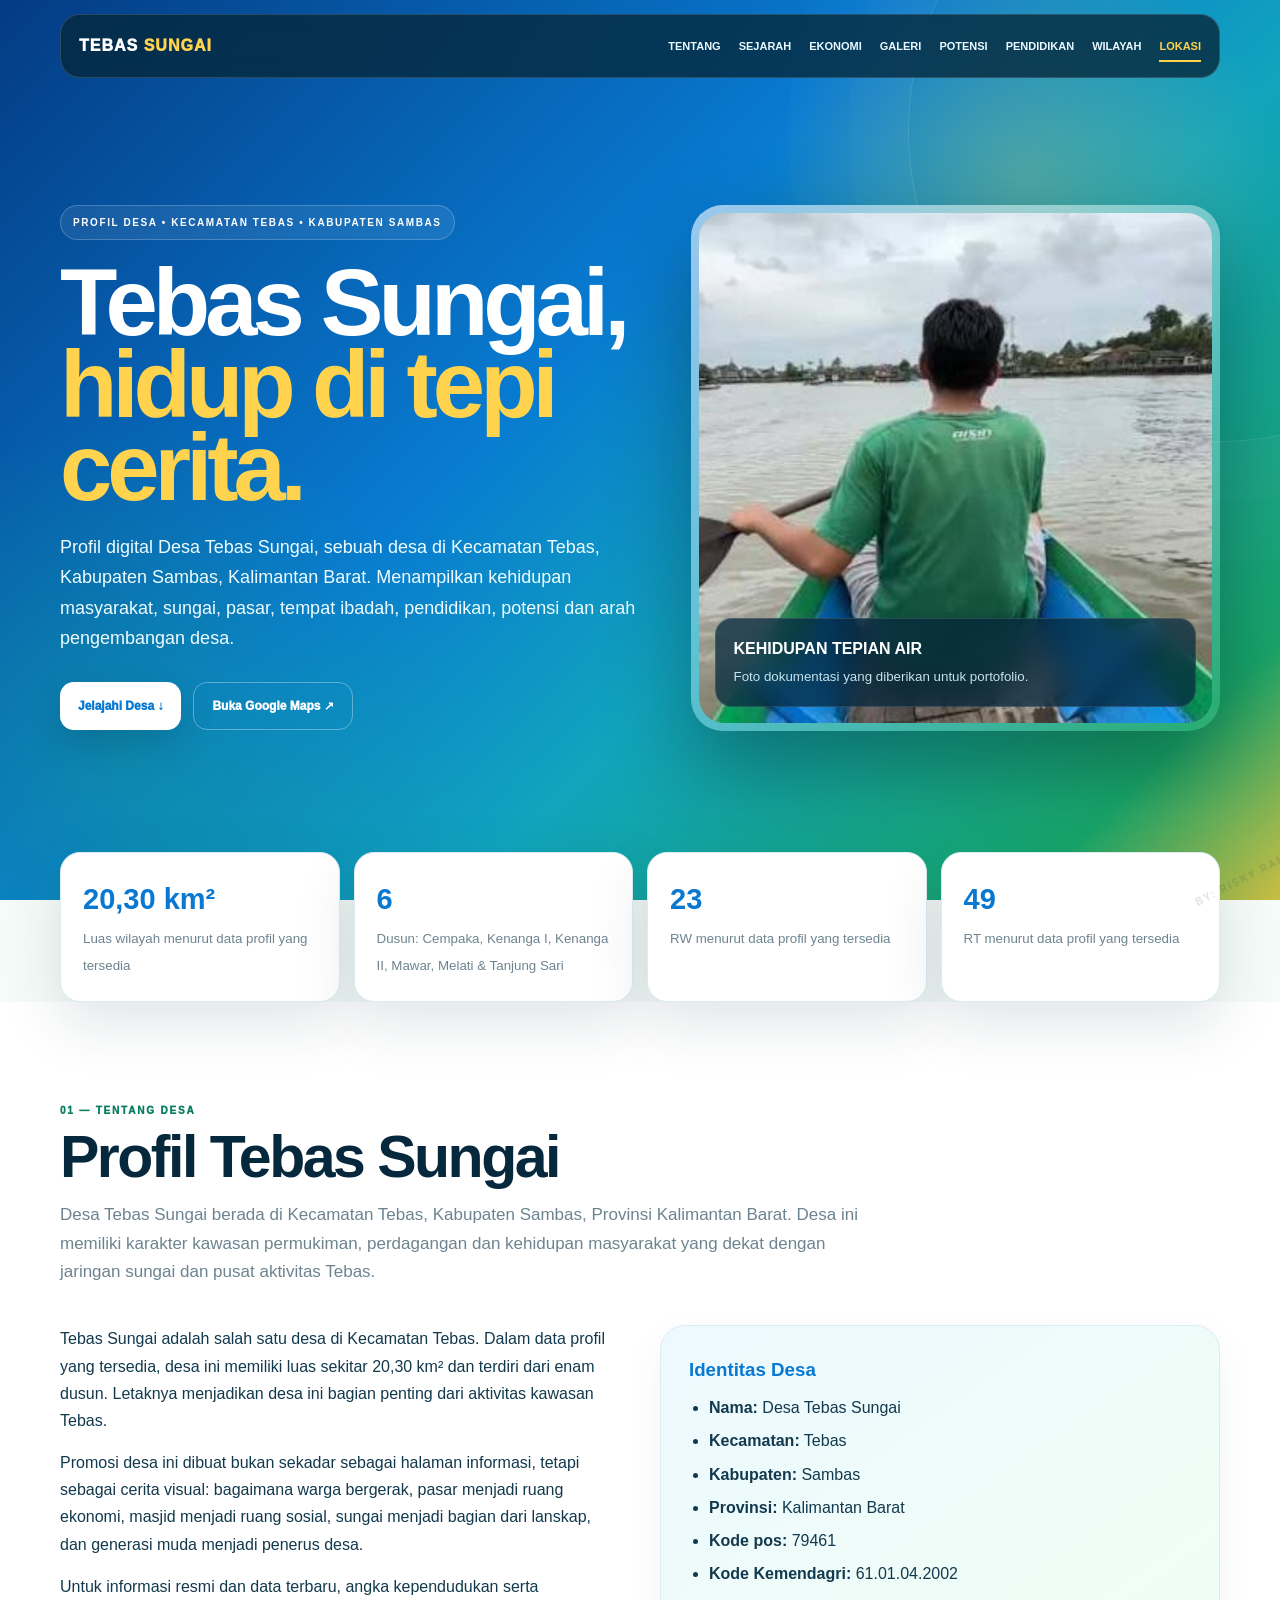
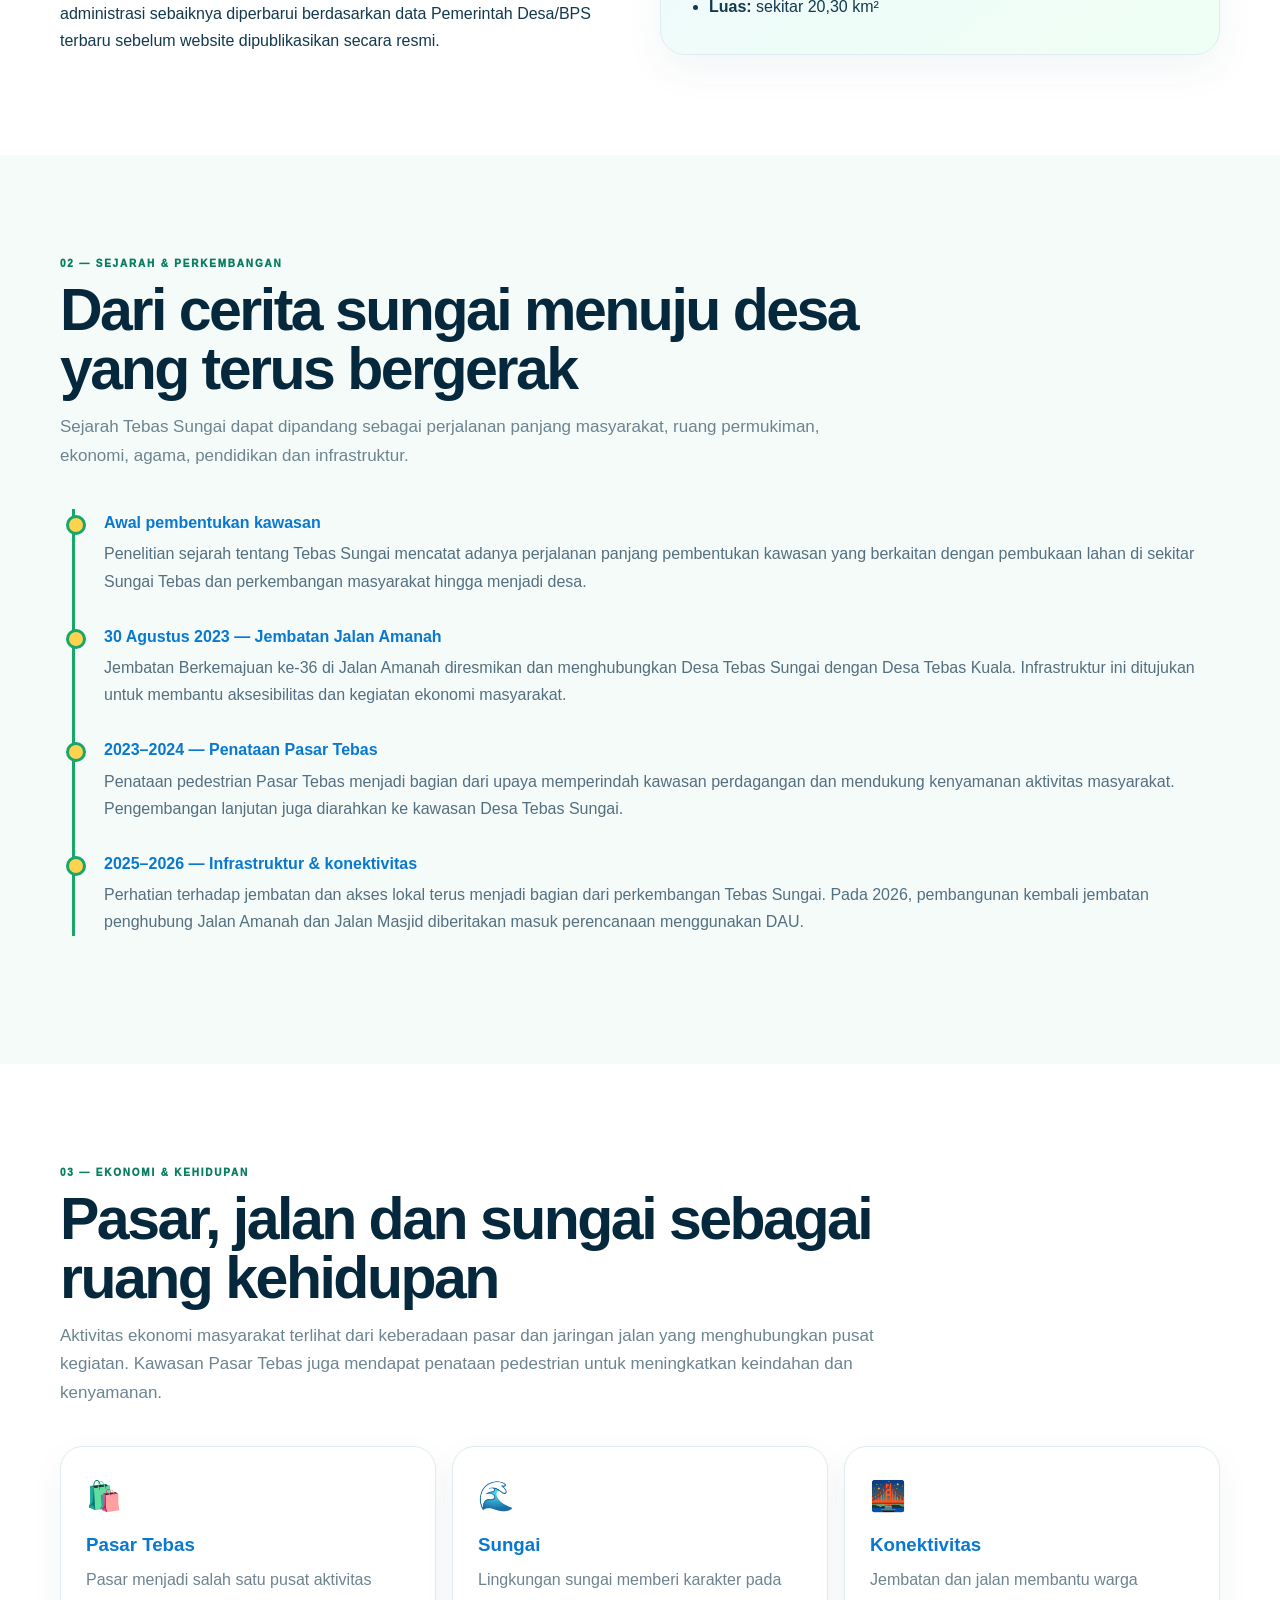
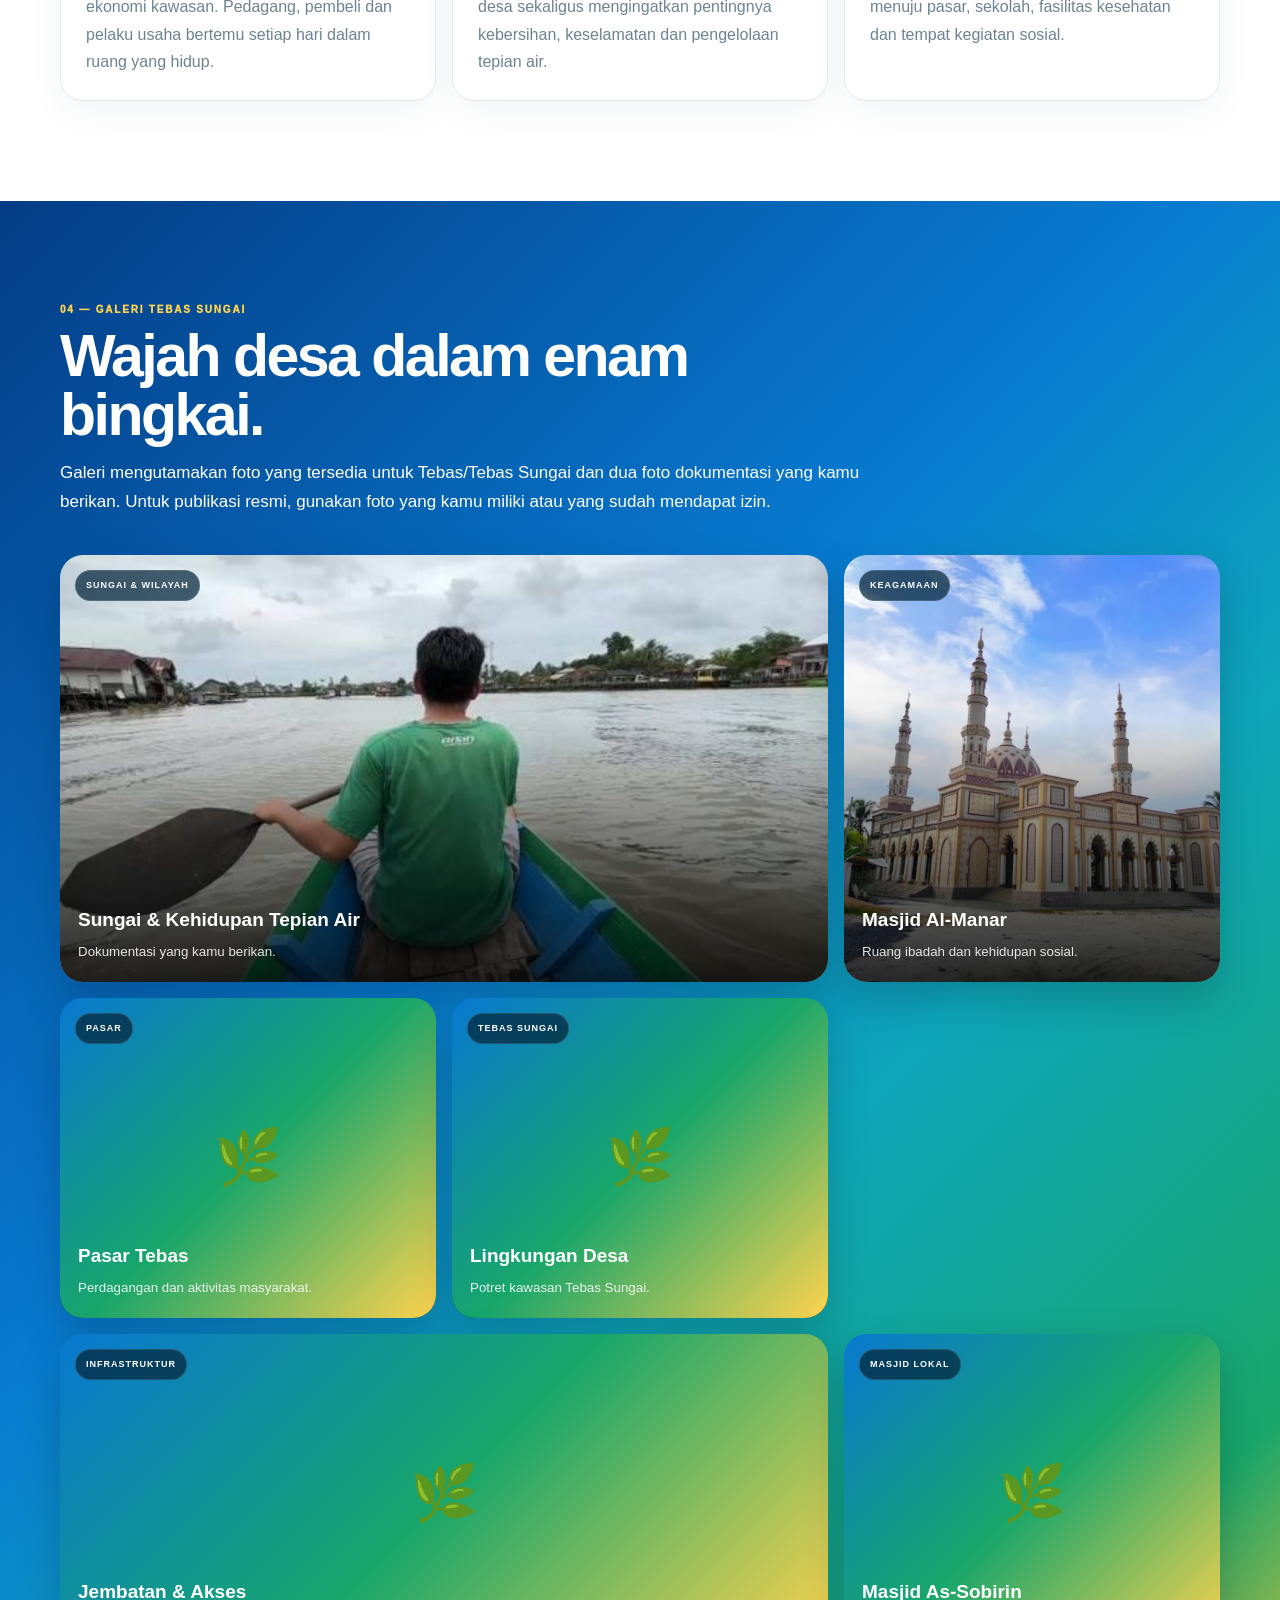
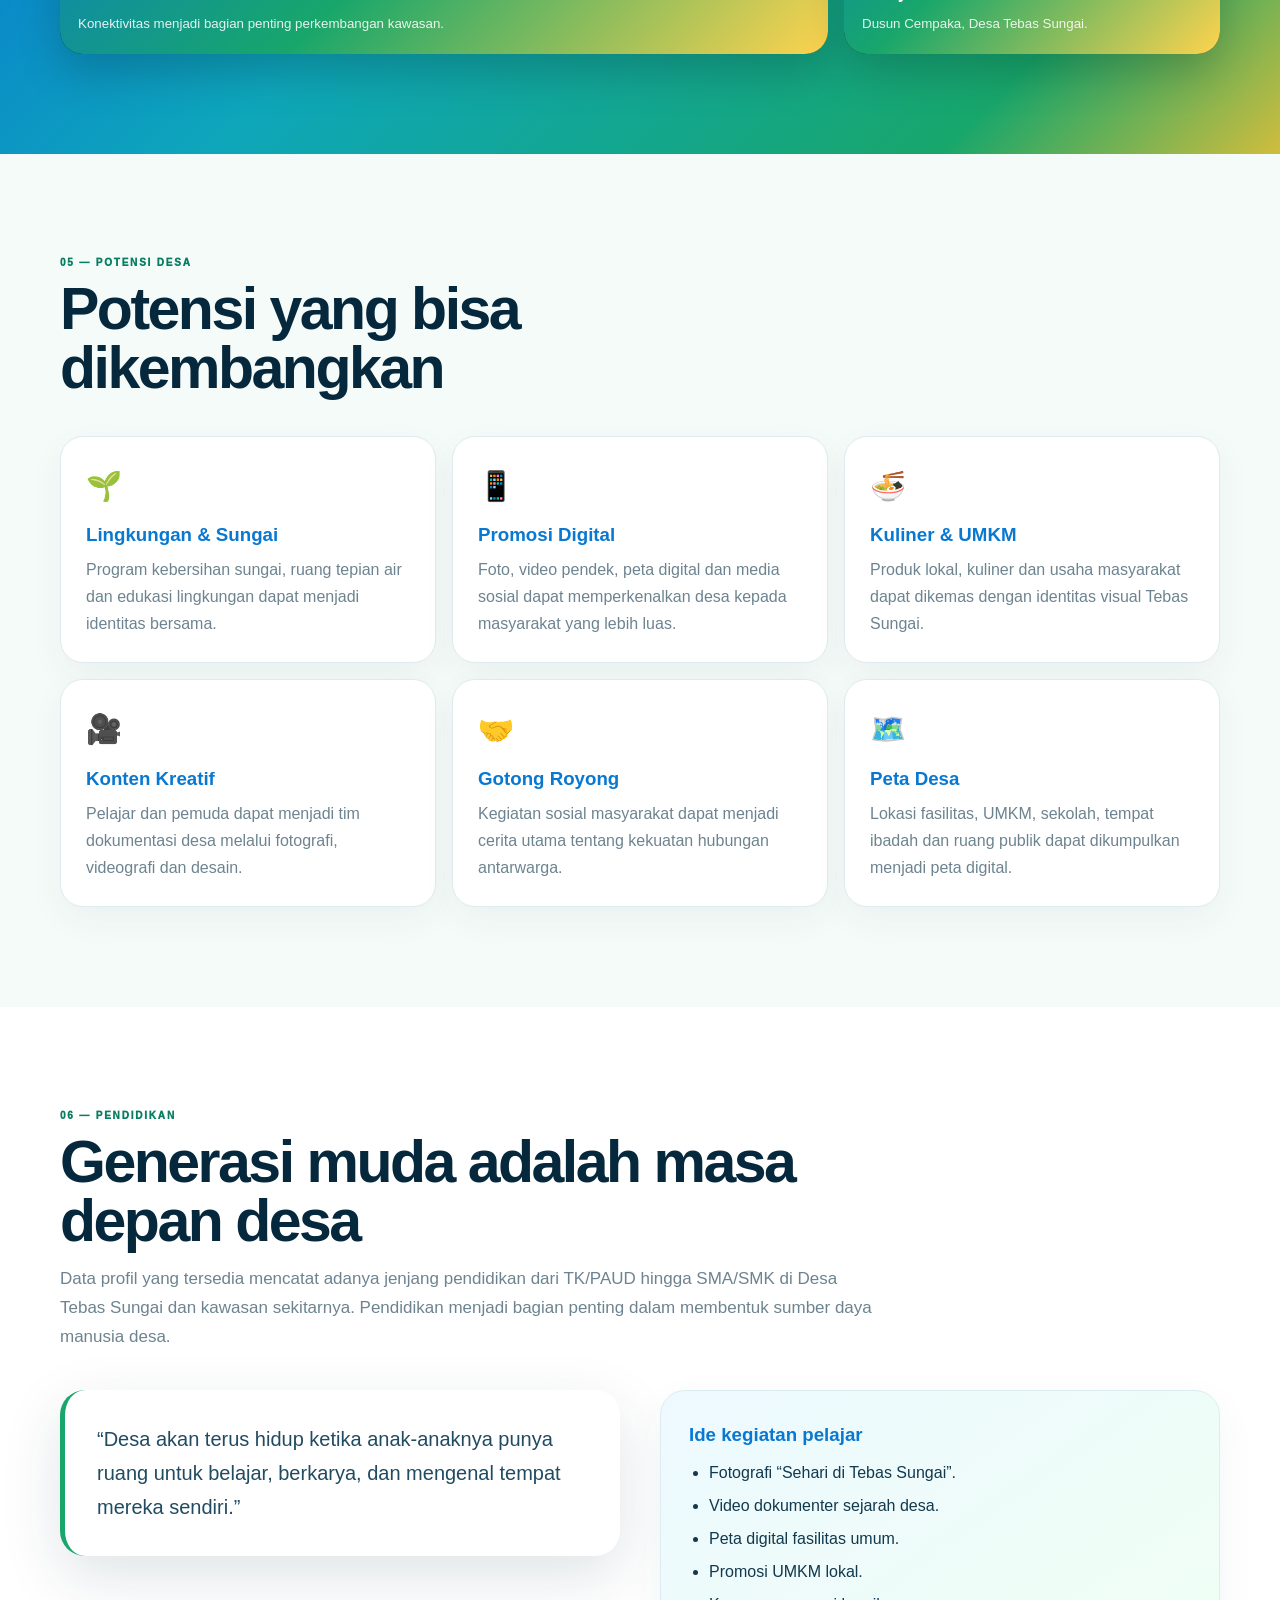
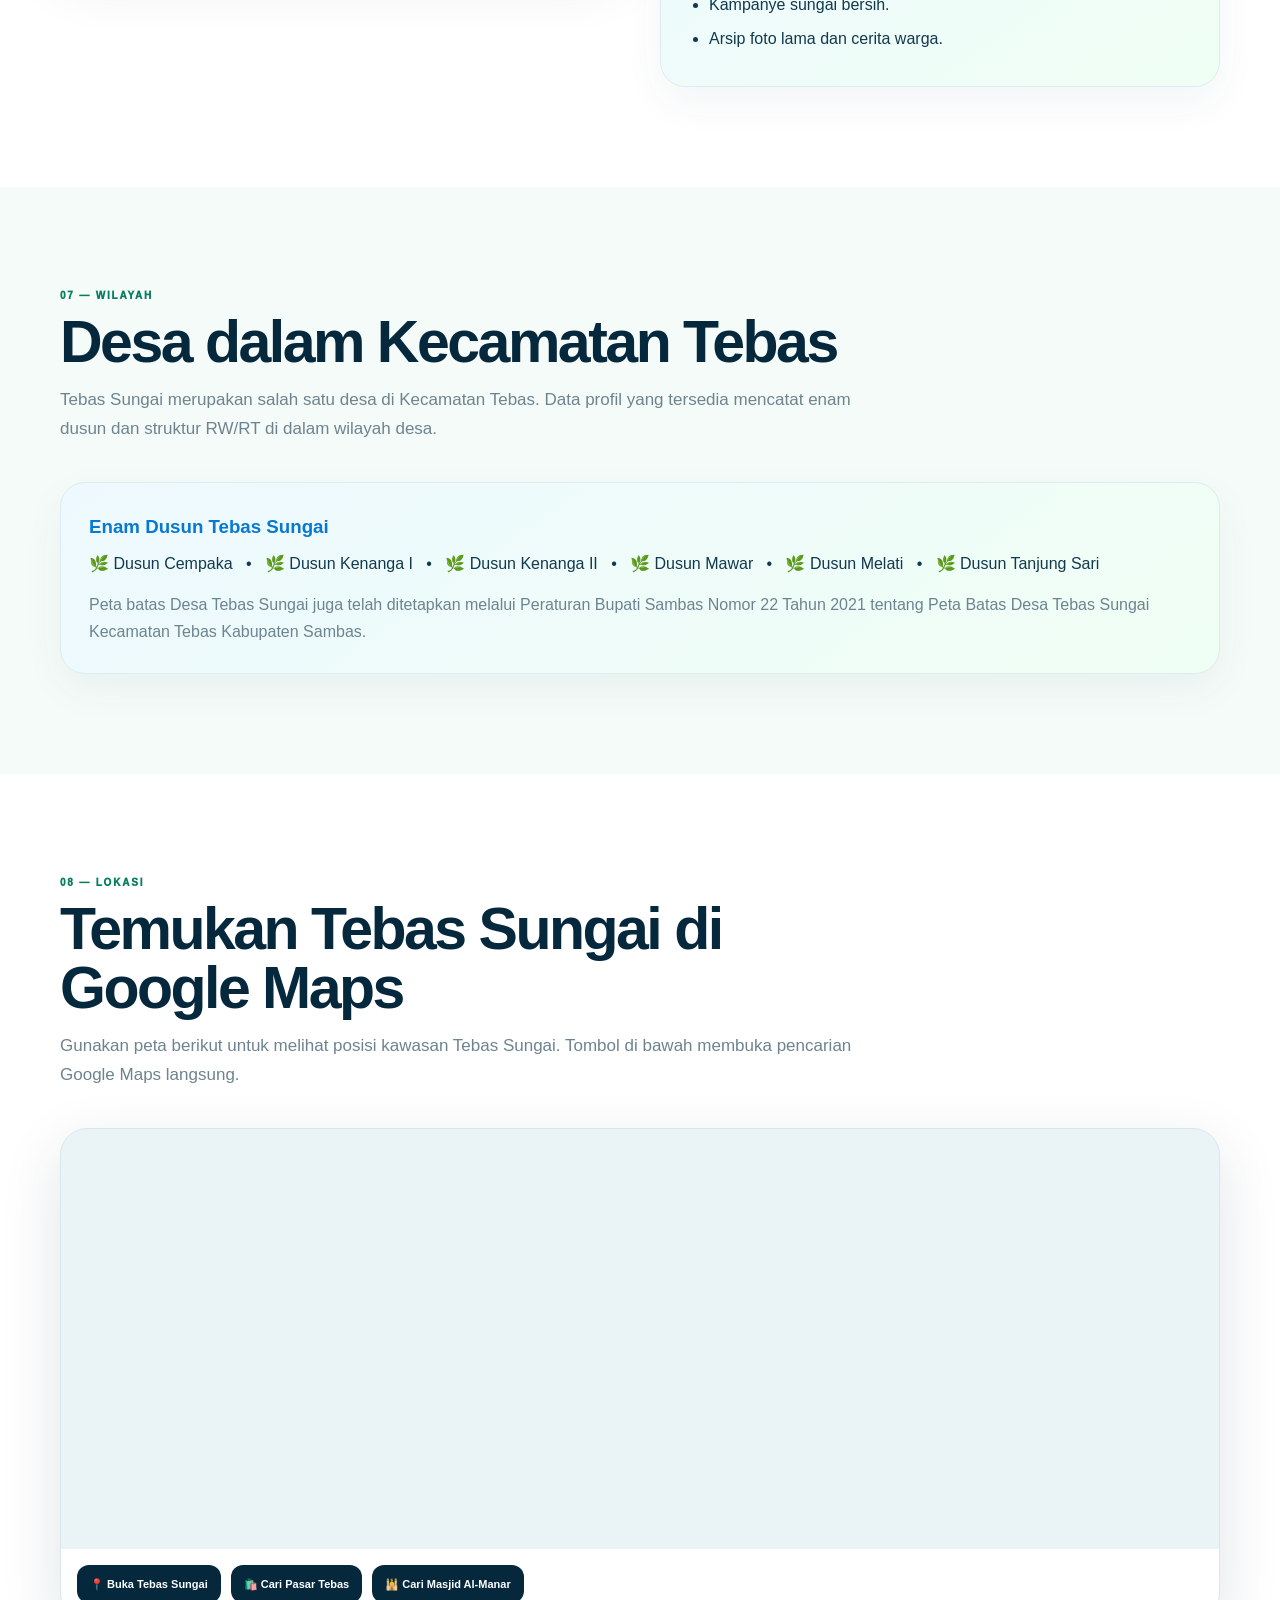
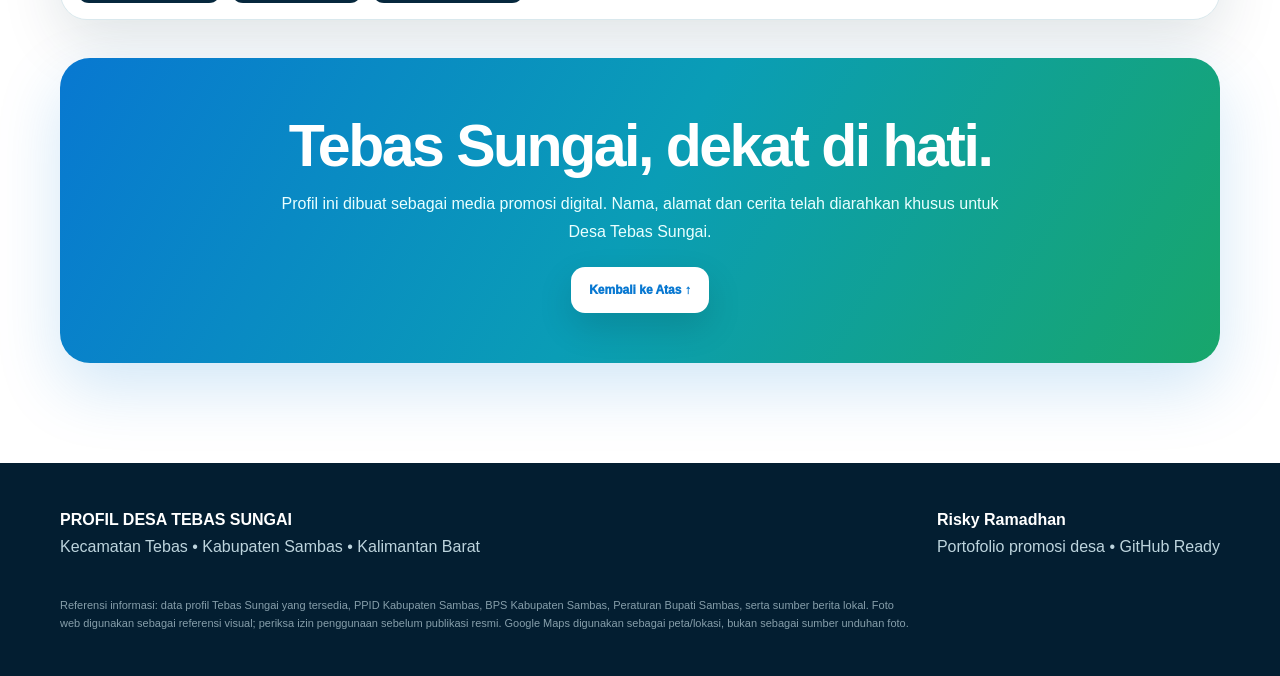
==== index.html @ c123bc7c "tebas index.html tentang.html sejarah.html ekonomi.html galeri.html potensi_desa.html pendidik" ====
<!DOCTYPE html>
<html lang="id">
<head>
<meta charset="UTF-8">
<meta name="viewport" content="width=device-width, initial-scale=1.0">
<meta name="theme-color" content="#06283d">
<meta name="description" content="Profil dan portofolio promosi Desa Tebas Sungai, Kecamatan Tebas, Kabupaten Sambas, Kalimantan Barat.">
<title>Tebas Sungai — Profil Desa | Risky Ramadhan</title>
<style>
:root{
 --navy:#06283d;--blue:#0878d1;--cyan:#19b5d8;--green:#18a66b;--lime:#9bd34a;
 --gold:#ffd34e;--cream:#f5fbf8;--ink:#12394d;--muted:#6d8490;--white:#fff;
 --shadow:0 20px 60px rgba(5,43,62,.13);--radius:24px
}
*{box-sizing:border-box;margin:0;padding:0}
html{scroll-behavior:smooth}
body{font-family:Inter,Segoe UI,Arial,sans-serif;color:var(--ink);background:var(--cream);line-height:1.7}
body:before{content:"BY: RISKY RAMADHAN";position:fixed;right:-55px;bottom:22px;z-index:9999;transform:rotate(-27deg);font-size:10px;font-weight:900;letter-spacing:2px;color:rgba(6,40,61,.14);pointer-events:none}
a{text-decoration:none;color:inherit}
img{max-width:100%}
#progress{position:fixed;top:0;left:0;height:4px;width:0;background:linear-gradient(90deg,var(--blue),var(--cyan),var(--green),var(--gold));z-index:10000}
.loader{position:fixed;inset:0;background:var(--navy);z-index:9998;display:grid;place-items:center;transition:.6s}.loader.hide{opacity:0;visibility:hidden}.loader-box{text-align:center;color:#fff}.loader-logo{width:76px;height:76px;border-radius:25px;margin:auto;display:grid;place-items:center;font-size:34px;background:linear-gradient(135deg,var(--blue),var(--green),var(--gold));box-shadow:0 20px 50px #0005}.loader-box h3{margin-top:16px;letter-spacing:2px}.loader-box small{color:#b9d3dd}
.nav{position:fixed;top:14px;left:50%;transform:translateX(-50%);width:min(1160px,calc(100% - 28px));z-index:100;background:#06283dcc;border:1px solid #ffffff25;backdrop-filter:blur(16px);border-radius:20px;transition:.3s}.nav.scrolled{background:#06283df5;box-shadow:0 16px 40px #0003}.navin{height:62px;padding:0 18px;display:flex;align-items:center;justify-content:space-between}.brand{color:#fff;font-weight:950;letter-spacing:1px}.brand span{color:var(--gold)}.links{display:flex;gap:18px}.links a{color:#eaf9ff;font-size:11px;font-weight:900;position:relative}.links a:after{content:"";position:absolute;left:0;right:100%;bottom:-7px;height:2px;background:var(--gold);transition:.25s}.links a:hover:after,.links a.active:after{right:0}.links a.active{color:var(--gold)}.menu{display:none;background:none;border:0;color:#fff;font-size:25px}
.hero{min-height:100vh;display:flex;align-items:center;position:relative;overflow:hidden;color:#fff;background:radial-gradient(circle at 80% 20%,#ffd34e44,transparent 20%),radial-gradient(circle at 10% 85%,#18a66b55,transparent 25%),linear-gradient(135deg,#043b83,#087bd1 42%,#11a4bd 62%,#18a66b 88%,#cbbd42)}.hero:before{content:"";position:absolute;width:620px;height:620px;border:1px solid #ffffff20;border-radius:50%;right:-250px;top:-180px;box-shadow:0 0 0 60px #ffffff04,0 0 0 120px #ffffff03}.hero-grid{width:min(1160px,calc(100% - 36px));margin:auto;padding:135px 0 100px;display:grid;grid-template-columns:1fr .92fr;gap:55px;align-items:center;position:relative;z-index:2}.kicker{display:inline-flex;padding:8px 12px;border-radius:99px;border:1px solid #ffffff35;background:#ffffff14;font-size:10px;font-weight:900;letter-spacing:1.6px}.hero h1{font-size:clamp(54px,8vw,94px);line-height:.88;letter-spacing:-5px;margin:22px 0}.hero h1 em{font-style:normal;color:var(--gold)}.hero p{font-size:18px;max-width:650px;color:#effcff}.actions{display:flex;gap:12px;flex-wrap:wrap;margin-top:28px}.btn{display:inline-flex;align-items:center;justify-content:center;padding:13px 18px;border-radius:14px;font-size:12px;font-weight:950;transition:.25s}.btn.primary{background:#fff;color:var(--blue);box-shadow:0 14px 35px #0002}.btn.primary:hover{transform:translateY(-3px)}.btn.dark{color:#fff;border:1px solid #ffffff55}.btn.dark:hover{background:#ffffff14}
.hero-card{position:relative;padding:8px;border-radius:32px;background:linear-gradient(145deg,#ffffff99,#ffffff10);box-shadow:0 35px 90px #0005;transform:rotate(1deg);transition:.2s}.hero-card img{width:100%;height:510px;object-fit:cover;border-radius:25px;display:block}.hero-label{position:absolute;left:24px;right:24px;bottom:24px;padding:16px 18px;border-radius:17px;background:#06283dbd;border:1px solid #ffffff20;backdrop-filter:blur(12px)}.hero-label b{display:block}.hero-label small{color:#c6e2eb}
.stats{width:min(1160px,calc(100% - 36px));margin:-48px auto 0;position:relative;z-index:5;display:grid;grid-template-columns:repeat(4,1fr);gap:14px}.stat{background:#fff;padding:22px;border-radius:20px;border:1px solid #dcebf0;box-shadow:var(--shadow)}.stat b{display:block;font-size:29px;color:var(--blue)}.stat small{color:var(--muted)}
.section{padding:100px 0}.white{background:#fff}.wrap{width:min(1160px,calc(100% - 36px));margin:auto}.eyebrow{font-size:10px;letter-spacing:1.8px;font-weight:950;color:#087d61;text-transform:uppercase}.head{max-width:820px;margin-bottom:38px}h2{font-size:clamp(35px,5vw,59px);line-height:1;letter-spacing:-2.5px;color:var(--navy);margin:9px 0 14px}.lead{font-size:17px;color:var(--muted)}
.grid2{display:grid;grid-template-columns:1fr 1fr;gap:40px;align-items:start}.info{padding:28px;border-radius:25px;background:linear-gradient(145deg,#edf9ff,#f0fff4);border:1px solid #dcecf0;box-shadow:0 15px 40px #07435c0e}.info h3{color:var(--blue);margin-bottom:8px}.info ul{padding-left:20px}.info li{margin:6px 0}
.cards{display:grid;grid-template-columns:repeat(3,1fr);gap:16px}.card{padding:25px;border-radius:23px;background:#fff;border:1px solid #deebef;box-shadow:0 12px 35px #06334b0d;transition:.25s;overflow:hidden;position:relative}.card:hover{transform:translateY(-7px);box-shadow:0 24px 55px #06334b19}.ico{font-size:29px}.card h3{color:var(--blue);margin:8px 0 5px}.card p{color:var(--muted)}
.timeline{border-left:3px solid var(--green);margin-left:12px;padding-left:29px}.event{position:relative;margin-bottom:28px}.event:before{content:"";position:absolute;left:-38px;top:6px;width:14px;height:14px;border-radius:50%;background:var(--gold);border:3px solid var(--green)}.event b{color:var(--blue)}.event p{color:#536f80;margin-top:4px}
.gallery-section{background:linear-gradient(135deg,#043c85,#087bd1 42%,#0ea6bb 62%,#18a66b 88%,#d0bd3d);color:#fff}.gallery-section h2,.gallery-section .lead{color:#fff}.gallery-section .eyebrow{color:var(--gold)}.gallery{display:grid;grid-template-columns:repeat(12,1fr);gap:16px}.shot{grid-column:span 4;min-height:320px;border-radius:23px;overflow:hidden;position:relative;background:linear-gradient(135deg,var(--blue),var(--green));box-shadow:0 18px 45px #0003}.shot.wide{grid-column:span 8}.shot img{width:100%;height:100%;min-height:320px;object-fit:cover;display:block;transition:.55s}.shot:hover img{transform:scale(1.07)}.shade{position:absolute;inset:0;background:linear-gradient(transparent 38%,#000c)}.caption{position:absolute;left:0;right:0;bottom:0;padding:46px 18px 18px;z-index:2}.caption b{display:block;font-size:19px}.caption small{opacity:.88}.badge{position:absolute;top:15px;left:15px;background:#06283dbd;border:1px solid #ffffff20;border-radius:99px;padding:7px 10px;font-size:9px;font-weight:900;letter-spacing:1px;z-index:3}
.map{border-radius:27px;overflow:hidden;box-shadow:var(--shadow);border:1px solid #d9e8ed;background:#eaf4f7}.map iframe{width:100%;height:420px;border:0;display:block}.map-actions{display:flex;gap:10px;flex-wrap:wrap;padding:16px;background:#fff}.map-actions a{background:var(--navy);color:#fff;border-radius:12px;padding:10px 13px;font-size:11px;font-weight:900}
.quote{padding:32px;border-radius:25px;background:#fff;border-left:5px solid var(--green);box-shadow:var(--shadow);font-size:20px;color:#214b61}.cta{margin-top:38px;padding:50px 25px;border-radius:30px;text-align:center;color:#fff;background:linear-gradient(120deg,var(--blue),#0a9db6,var(--green));box-shadow:0 25px 65px #0878d12e}.cta h2{color:#fff}.cta p{max-width:740px;margin:10px auto 22px;color:#eaffff}
footer{background:#031e31;color:#bdd4dd;padding:43px 0}.foot{display:flex;justify-content:space-between;gap:25px;flex-wrap:wrap}.foot strong{color:#fff}.source{font-size:11px;opacity:.7;max-width:850px;margin-top:10px}
.reveal{opacity:0;transform:translateY(24px);transition:.7s}.reveal.show{opacity:1;transform:none}.top{position:fixed;right:18px;bottom:18px;width:46px;height:46px;border:0;border-radius:50%;background:#06283df2;color:#fff;font-size:20px;z-index:90;opacity:0;visibility:hidden;transition:.25s;cursor:pointer}.top.show{opacity:1;visibility:visible}
@media(max-width:850px){.hero-grid,.grid2{grid-template-columns:1fr}.hero-card{order:-1}.hero-card img{height:360px}.stats{grid-template-columns:1fr 1fr;margin-top:0;padding-top:20px}.cards{grid-template-columns:1fr 1fr}.shot,.shot.wide{grid-column:span 12}.links{display:none}.menu{display:block}.nav.open .links{display:flex;position:absolute;left:10px;right:10px;top:67px;flex-direction:column;background:#06283df8;padding:17px;border-radius:16px}}
@media(max-width:520px){.wrap,.hero-grid,.stats{width:calc(100% - 28px)}.section{padding:72px 0}.hero h1{font-size:52px;letter-spacing:-3px}.hero p{font-size:16px}.cards{grid-template-columns:1fr}.hero-card img{height:300px}.map iframe{height:340px}}
</style>
</head>
<body>
<div id="progress"></div>
<div class="loader" id="loader"><div class="loader-box"><div class="loader-logo">🌊</div><h3>TEBAS SUNGAI</h3><small>Memuat profil desa...</small></div></div>

<nav class="nav" id="navbar"><div class="navin">
<a class="brand" href="#beranda">TEBAS <span>SUNGAI</span></a>
<div class="links">
<a href="#tentang">TENTANG</a><a href="#sejarah">SEJARAH</a><a href="#ekonomi">EKONOMI</a><a href="#galeri">GALERI</a><a href="#potensi">POTENSI</a><a href="#pendidikan">PENDIDIKAN</a><a href="#wilayah">WILAYAH</a><a href="#lokasi">LOKASI</a>
</div>
<button class="menu" id="menuBtn">☰</button>
</div></nav>

<header class="hero" id="beranda"><div class="hero-grid">
<div class="reveal"><span class="kicker">PROFIL DESA • KECAMATAN TEBAS • KABUPATEN SAMBAS</span>
<h1>Tebas Sungai,<br><em>hidup di tepi cerita.</em></h1>
<p>Profil digital Desa Tebas Sungai, sebuah desa di Kecamatan Tebas, Kabupaten Sambas, Kalimantan Barat. Menampilkan kehidupan masyarakat, sungai, pasar, tempat ibadah, pendidikan, potensi dan arah pengembangan desa.</p>
<div class="actions"><a class="btn primary" href="#tentang">Jelajahi Desa ↓</a><a class="btn dark" target="_blank" href="https://www.google.com/maps/search/?api=1&query=Tebas+Sungai%2C+Tebas%2C+Sambas%2C+Kalimantan+Barat">Buka Google Maps ↗</a></div></div>
<div class="hero-card reveal"><img src="[data-uri]" alt="Kehidupan tepian air Tebas Sungai"><div class="hero-label"><b>KEHIDUPAN TEPIAN AIR</b><small>Foto dokumentasi yang diberikan untuk portofolio.</small></div></div>
</div></header>

<div class="stats"><div class="stat reveal"><b>20,30 km²</b><small>Luas wilayah menurut data profil yang tersedia</small></div><div class="stat reveal"><b>6</b><small>Dusun: Cempaka, Kenanga I, Kenanga II, Mawar, Melati & Tanjung Sari</small></div><div class="stat reveal"><b>23</b><small>RW menurut data profil yang tersedia</small></div><div class="stat reveal"><b>49</b><small>RT menurut data profil yang tersedia</small></div></div>

<section class="section white" id="tentang"><div class="wrap"><div class="head reveal"><div class="eyebrow">01 — TENTANG DESA</div><h2>Profil Tebas Sungai</h2><p class="lead">Desa Tebas Sungai berada di Kecamatan Tebas, Kabupaten Sambas, Provinsi Kalimantan Barat. Desa ini memiliki karakter kawasan permukiman, perdagangan dan kehidupan masyarakat yang dekat dengan jaringan sungai dan pusat aktivitas Tebas.</p></div>
<div class="grid2"><div class="reveal"><p>Tebas Sungai adalah salah satu desa di Kecamatan Tebas. Dalam data profil yang tersedia, desa ini memiliki luas sekitar 20,30 km² dan terdiri dari enam dusun. Letaknya menjadikan desa ini bagian penting dari aktivitas kawasan Tebas.</p><p style="margin-top:15px">Promosi desa ini dibuat bukan sekadar sebagai halaman informasi, tetapi sebagai cerita visual: bagaimana warga bergerak, pasar menjadi ruang ekonomi, masjid menjadi ruang sosial, sungai menjadi bagian dari lanskap, dan generasi muda menjadi penerus desa.</p><p style="margin-top:15px">Untuk informasi resmi dan data terbaru, angka kependudukan serta administrasi sebaiknya diperbarui berdasarkan data Pemerintah Desa/BPS terbaru sebelum website dipublikasikan secara resmi.</p></div>
<div class="info reveal"><h3>Identitas Desa</h3><ul><li><b>Nama:</b> Desa Tebas Sungai</li><li><b>Kecamatan:</b> Tebas</li><li><b>Kabupaten:</b> Sambas</li><li><b>Provinsi:</b> Kalimantan Barat</li><li><b>Kode pos:</b> 79461</li><li><b>Kode Kemendagri:</b> 61.01.04.2002</li><li><b>Luas:</b> sekitar 20,30 km²</li></ul></div></div></div></section>

<section class="section" id="sejarah"><div class="wrap"><div class="head reveal"><div class="eyebrow">02 — SEJARAH & PERKEMBANGAN</div><h2>Dari cerita sungai menuju desa yang terus bergerak</h2><p class="lead">Sejarah Tebas Sungai dapat dipandang sebagai perjalanan panjang masyarakat, ruang permukiman, ekonomi, agama, pendidikan dan infrastruktur.</p></div>
<div class="timeline">
<div class="event reveal"><b>Awal pembentukan kawasan</b><p>Penelitian sejarah tentang Tebas Sungai mencatat adanya perjalanan panjang pembentukan kawasan yang berkaitan dengan pembukaan lahan di sekitar Sungai Tebas dan perkembangan masyarakat hingga menjadi desa.</p></div>
<div class="event reveal"><b>30 Agustus 2023 — Jembatan Jalan Amanah</b><p>Jembatan Berkemajuan ke-36 di Jalan Amanah diresmikan dan menghubungkan Desa Tebas Sungai dengan Desa Tebas Kuala. Infrastruktur ini ditujukan untuk membantu aksesibilitas dan kegiatan ekonomi masyarakat.</p></div>
<div class="event reveal"><b>2023–2024 — Penataan Pasar Tebas</b><p>Penataan pedestrian Pasar Tebas menjadi bagian dari upaya memperindah kawasan perdagangan dan mendukung kenyamanan aktivitas masyarakat. Pengembangan lanjutan juga diarahkan ke kawasan Desa Tebas Sungai.</p></div>
<div class="event reveal"><b>2025–2026 — Infrastruktur & konektivitas</b><p>Perhatian terhadap jembatan dan akses lokal terus menjadi bagian dari perkembangan Tebas Sungai. Pada 2026, pembangunan kembali jembatan penghubung Jalan Amanah dan Jalan Masjid diberitakan masuk perencanaan menggunakan DAU.</p></div>
</div></div></section>

<section class="section white" id="ekonomi"><div class="wrap"><div class="head reveal"><div class="eyebrow">03 — EKONOMI & KEHIDUPAN</div><h2>Pasar, jalan dan sungai sebagai ruang kehidupan</h2><p class="lead">Aktivitas ekonomi masyarakat terlihat dari keberadaan pasar dan jaringan jalan yang menghubungkan pusat kegiatan. Kawasan Pasar Tebas juga mendapat penataan pedestrian untuk meningkatkan keindahan dan kenyamanan.</p></div>
<div class="cards"><article class="card reveal"><div class="ico">🛍️</div><h3>Pasar Tebas</h3><p>Pasar menjadi salah satu pusat aktivitas ekonomi kawasan. Pedagang, pembeli dan pelaku usaha bertemu setiap hari dalam ruang yang hidup.</p></article>
<article class="card reveal"><div class="ico">🌊</div><h3>Sungai</h3><p>Lingkungan sungai memberi karakter pada desa sekaligus mengingatkan pentingnya kebersihan, keselamatan dan pengelolaan tepian air.</p></article>
<article class="card reveal"><div class="ico">🌉</div><h3>Konektivitas</h3><p>Jembatan dan jalan membantu warga menuju pasar, sekolah, fasilitas kesehatan dan tempat kegiatan sosial.</p></article>
</div></div></section>

<section class="section gallery-section" id="galeri"><div class="wrap"><div class="head reveal"><div class="eyebrow">04 — GALERI TEBAS SUNGAI</div><h2>Wajah desa dalam enam bingkai.</h2><p class="lead">Galeri mengutamakan foto yang tersedia untuk Tebas/Tebas Sungai dan dua foto dokumentasi yang kamu berikan. Untuk publikasi resmi, gunakan foto yang kamu miliki atau yang sudah mendapat izin.</p></div>
<div class="gallery">
<figure class="shot wide reveal"><span class="badge">SUNGAI & WILAYAH</span><img src="[data-uri]" alt="Sungai dan kehidupan tepian air"><div class="shade"></div><figcaption class="caption"><b>Sungai & Kehidupan Tepian Air</b><small>Dokumentasi yang kamu berikan.</small></figcaption></figure>
<figure class="shot reveal"><span class="badge">KEAGAMAAN</span><img src="[data-uri]" alt="Masjid Al-Manar"><div class="shade"></div><figcaption class="caption"><b>Masjid Al-Manar</b><small>Ruang ibadah dan kehidupan sosial.</small></figcaption></figure>
<figure class="shot reveal"><span class="badge">PASAR</span><img src="https://www.suarakalbar.co.id/wp-content/uploads/2023/12/Bupati-Sambas-ke-Tebas.jpg" alt="Pasar Tebas"><div class="shade"></div><figcaption class="caption"><b>Pasar Tebas</b><small>Perdagangan dan aktivitas masyarakat.</small></figcaption></figure>
<figure class="shot reveal"><span class="badge">TEBAS SUNGAI</span><img src="https://sambastimes.com/wp-content/uploads/2022/12/WhatsApp-Image-2022-12-26-at-11.32.37-800x438.jpeg" alt="Lingkungan Desa Tebas Sungai"><div class="shade"></div><figcaption class="caption"><b>Lingkungan Desa</b><small>Potret kawasan Tebas Sungai.</small></figcaption></figure>
<figure class="shot wide reveal"><span class="badge">INFRASTRUKTUR</span><img src="https://img.youtube.com/vi/_FuadTz1gV4/maxresdefault.jpg" alt="Jembatan kawasan Tebas"><div class="shade"></div><figcaption class="caption"><b>Jembatan & Akses</b><small>Konektivitas menjadi bagian penting perkembangan kawasan.</small></figcaption></figure>
<figure class="shot reveal"><span class="badge">MASJID LOKAL</span><img src="https://ppid.sambas.go.id/wp-content/uploads/2024/06/cf0254e5-ae0f-4729-a577-b0eeaf68a3ff-1024x576.jpeg" alt="Masjid di Desa Tebas Sungai"><div class="shade"></div><figcaption class="caption"><b>Masjid As-Sobirin</b><small>Dusun Cempaka, Desa Tebas Sungai.</small></figcaption></figure>
</div></div></section>

<section class="section" id="potensi"><div class="wrap"><div class="head reveal"><div class="eyebrow">05 — POTENSI DESA</div><h2>Potensi yang bisa dikembangkan</h2></div>
<div class="cards"><article class="card reveal"><div class="ico">🌱</div><h3>Lingkungan & Sungai</h3><p>Program kebersihan sungai, ruang tepian air dan edukasi lingkungan dapat menjadi identitas bersama.</p></article>
<article class="card reveal"><div class="ico">📱</div><h3>Promosi Digital</h3><p>Foto, video pendek, peta digital dan media sosial dapat memperkenalkan desa kepada masyarakat yang lebih luas.</p></article>
<article class="card reveal"><div class="ico">🍜</div><h3>Kuliner & UMKM</h3><p>Produk lokal, kuliner dan usaha masyarakat dapat dikemas dengan identitas visual Tebas Sungai.</p></article>
<article class="card reveal"><div class="ico">🎥</div><h3>Konten Kreatif</h3><p>Pelajar dan pemuda dapat menjadi tim dokumentasi desa melalui fotografi, videografi dan desain.</p></article>
<article class="card reveal"><div class="ico">🤝</div><h3>Gotong Royong</h3><p>Kegiatan sosial masyarakat dapat menjadi cerita utama tentang kekuatan hubungan antarwarga.</p></article>
<article class="card reveal"><div class="ico">🗺️</div><h3>Peta Desa</h3><p>Lokasi fasilitas, UMKM, sekolah, tempat ibadah dan ruang publik dapat dikumpulkan menjadi peta digital.</p></article>
</div></div></section>

<section class="section white" id="pendidikan"><div class="wrap"><div class="head reveal"><div class="eyebrow">06 — PENDIDIKAN</div><h2>Generasi muda adalah masa depan desa</h2><p class="lead">Data profil yang tersedia mencatat adanya jenjang pendidikan dari TK/PAUD hingga SMA/SMK di Desa Tebas Sungai dan kawasan sekitarnya. Pendidikan menjadi bagian penting dalam membentuk sumber daya manusia desa.</p></div>
<div class="grid2"><div class="quote reveal">“Desa akan terus hidup ketika anak-anaknya punya ruang untuk belajar, berkarya, dan mengenal tempat mereka sendiri.”</div><div class="info reveal"><h3>Ide kegiatan pelajar</h3><ul><li>Fotografi “Sehari di Tebas Sungai”.</li><li>Video dokumenter sejarah desa.</li><li>Peta digital fasilitas umum.</li><li>Promosi UMKM lokal.</li><li>Kampanye sungai bersih.</li><li>Arsip foto lama dan cerita warga.</li></ul></div></div></div></section>

<section class="section" id="wilayah"><div class="wrap"><div class="head reveal"><div class="eyebrow">07 — WILAYAH</div><h2>Desa dalam Kecamatan Tebas</h2><p class="lead">Tebas Sungai merupakan salah satu desa di Kecamatan Tebas. Data profil yang tersedia mencatat enam dusun dan struktur RW/RT di dalam wilayah desa.</p></div>
<div class="info reveal"><h3>Enam Dusun Tebas Sungai</h3><p style="margin-top:8px">🌿 Dusun Cempaka &nbsp; • &nbsp; 🌿 Dusun Kenanga I &nbsp; • &nbsp; 🌿 Dusun Kenanga II &nbsp; • &nbsp; 🌿 Dusun Mawar &nbsp; • &nbsp; 🌿 Dusun Melati &nbsp; • &nbsp; 🌿 Dusun Tanjung Sari</p><p style="margin-top:13px;color:var(--muted)">Peta batas Desa Tebas Sungai juga telah ditetapkan melalui Peraturan Bupati Sambas Nomor 22 Tahun 2021 tentang Peta Batas Desa Tebas Sungai Kecamatan Tebas Kabupaten Sambas.</p></div></div></section>

<section class="section white" id="lokasi"><div class="wrap"><div class="head reveal"><div class="eyebrow">08 — LOKASI</div><h2>Temukan Tebas Sungai di Google Maps</h2><p class="lead">Gunakan peta berikut untuk melihat posisi kawasan Tebas Sungai. Tombol di bawah membuka pencarian Google Maps langsung.</p></div>
<div class="map reveal"><iframe loading="lazy" src="https://www.google.com/maps?q=Tebas%20Sungai%2C%20Tebas%2C%20Sambas%2C%20Kalimantan%20Barat&output=embed" title="Peta Desa Tebas Sungai"></iframe><div class="map-actions"><a target="_blank" href="https://www.google.com/maps/search/?api=1&query=Tebas+Sungai%2C+Tebas%2C+Sambas%2C+Kalimantan+Barat">📍 Buka Tebas Sungai</a><a target="_blank" href="https://www.google.com/maps/search/?api=1&query=Pasar+Tebas%2C+Sambas%2C+Kalimantan+Barat">🛍️ Cari Pasar Tebas</a><a target="_blank" href="https://www.google.com/maps/search/?api=1&query=Masjid+Al+Manar+Tebas%2C+Sambas">🕌 Cari Masjid Al-Manar</a></div></div>
<div class="cta reveal"><h2>Tebas Sungai, dekat di hati.</h2><p>Profil ini dibuat sebagai media promosi digital. Nama, alamat dan cerita telah diarahkan khusus untuk Desa Tebas Sungai.</p><a class="btn primary" href="#beranda">Kembali ke Atas ↑</a></div>
</div></section>

<footer><div class="wrap foot"><div><strong>PROFIL DESA TEBAS SUNGAI</strong><br>Kecamatan Tebas • Kabupaten Sambas • Kalimantan Barat</div><div><strong>Risky Ramadhan</strong><br>Portofolio promosi desa • GitHub Ready</div><div class="source">Referensi informasi: data profil Tebas Sungai yang tersedia, PPID Kabupaten Sambas, BPS Kabupaten Sambas, Peraturan Bupati Sambas, serta sumber berita lokal. Foto web digunakan sebagai referensi visual; periksa izin penggunaan sebelum publikasi resmi. Google Maps digunakan sebagai peta/lokasi, bukan sebagai sumber unduhan foto.</div></div></footer>

<button class="top" id="topBtn">↑</button>

<script>
document.addEventListener("DOMContentLoaded",()=>{
const $=(s,p=document)=>p.querySelector(s),$$=(s,p=document)=>[...p.querySelectorAll(s)];
const loader=$("#loader"),nav=$("#navbar"),progress=$("#progress"),top=$("#topBtn"),menu=$("#menuBtn");
addEventListener("load",()=>setTimeout(()=>loader?.classList.add("hide"),450));
function scrollUI(){const max=document.documentElement.scrollHeight-innerHeight;progress&&(progress.style.width=(max?scrollY/max*100:0)+"%");nav?.classList.toggle("scrolled",scrollY>35);top?.classList.toggle("show",scrollY>500)}
addEventListener("scroll",scrollUI,{passive:true});scrollUI();
menu?.addEventListener("click",()=>{nav.classList.toggle("open");menu.textContent=nav.classList.contains("open")?"×":"☰"});
$$(".links a").forEach(a=>a.addEventListener("click",e=>{const t=$(a.getAttribute("href"));if(!t)return;e.preventDefault();nav.classList.remove("open");menu.textContent="☰";scrollTo({top:t.getBoundingClientRect().top+scrollY-(nav.offsetHeight||70)-15,behavior:"smooth"})}));
const links=$$(".links a"),secs=links.map(a=>$(a.getAttribute("href"))).filter(Boolean);
if("IntersectionObserver"in window){
const io=new IntersectionObserver(es=>es.forEach(e=>{if(!e.isIntersecting)return;links.forEach(a=>a.classList.remove("active"));links.find(a=>a.getAttribute("href")==="#"+e.target.id)?.classList.add("active")}),{rootMargin:"-30% 0px -55% 0px"});secs.forEach(s=>io.observe(s));
const ro=new IntersectionObserver(es=>es.forEach(e=>{if(e.isIntersecting){e.target.classList.add("show");ro.unobserve(e.target)}}),{threshold:.08});$$(".reveal").forEach(x=>ro.observe(x))
}else $$(".reveal").forEach(x=>x.classList.add("show"));
const card=$(".hero-card");
if(card&&matchMedia("(pointer:fine)").matches){addEventListener("mousemove",e=>{const x=e.clientX/innerWidth-.5,y=e.clientY/innerHeight-.5;card.style.transform=`perspective(1000px) rotateY(${x*4}deg) rotateX(${-y*4}deg)`});addEventListener("mouseleave",()=>card.style.transform="rotate(1deg)")}
top?.addEventListener("click",()=>scrollTo({top:0,behavior:"smooth"}));
$$("img").forEach(img=>img.addEventListener("error",()=>{img.style.display="none";const p=img.closest(".shot");if(p&&!p.querySelector(".fallback")){const f=document.createElement("div");f.className="fallback";f.textContent="🌿";f.style.cssText="position:absolute;inset:0;display:grid;place-items:center;font-size:55px;background:linear-gradient(135deg,#0878d1,#18a66b,#ffd34e)";p.appendChild(f)}}));
});
</script>
</body>
</html>
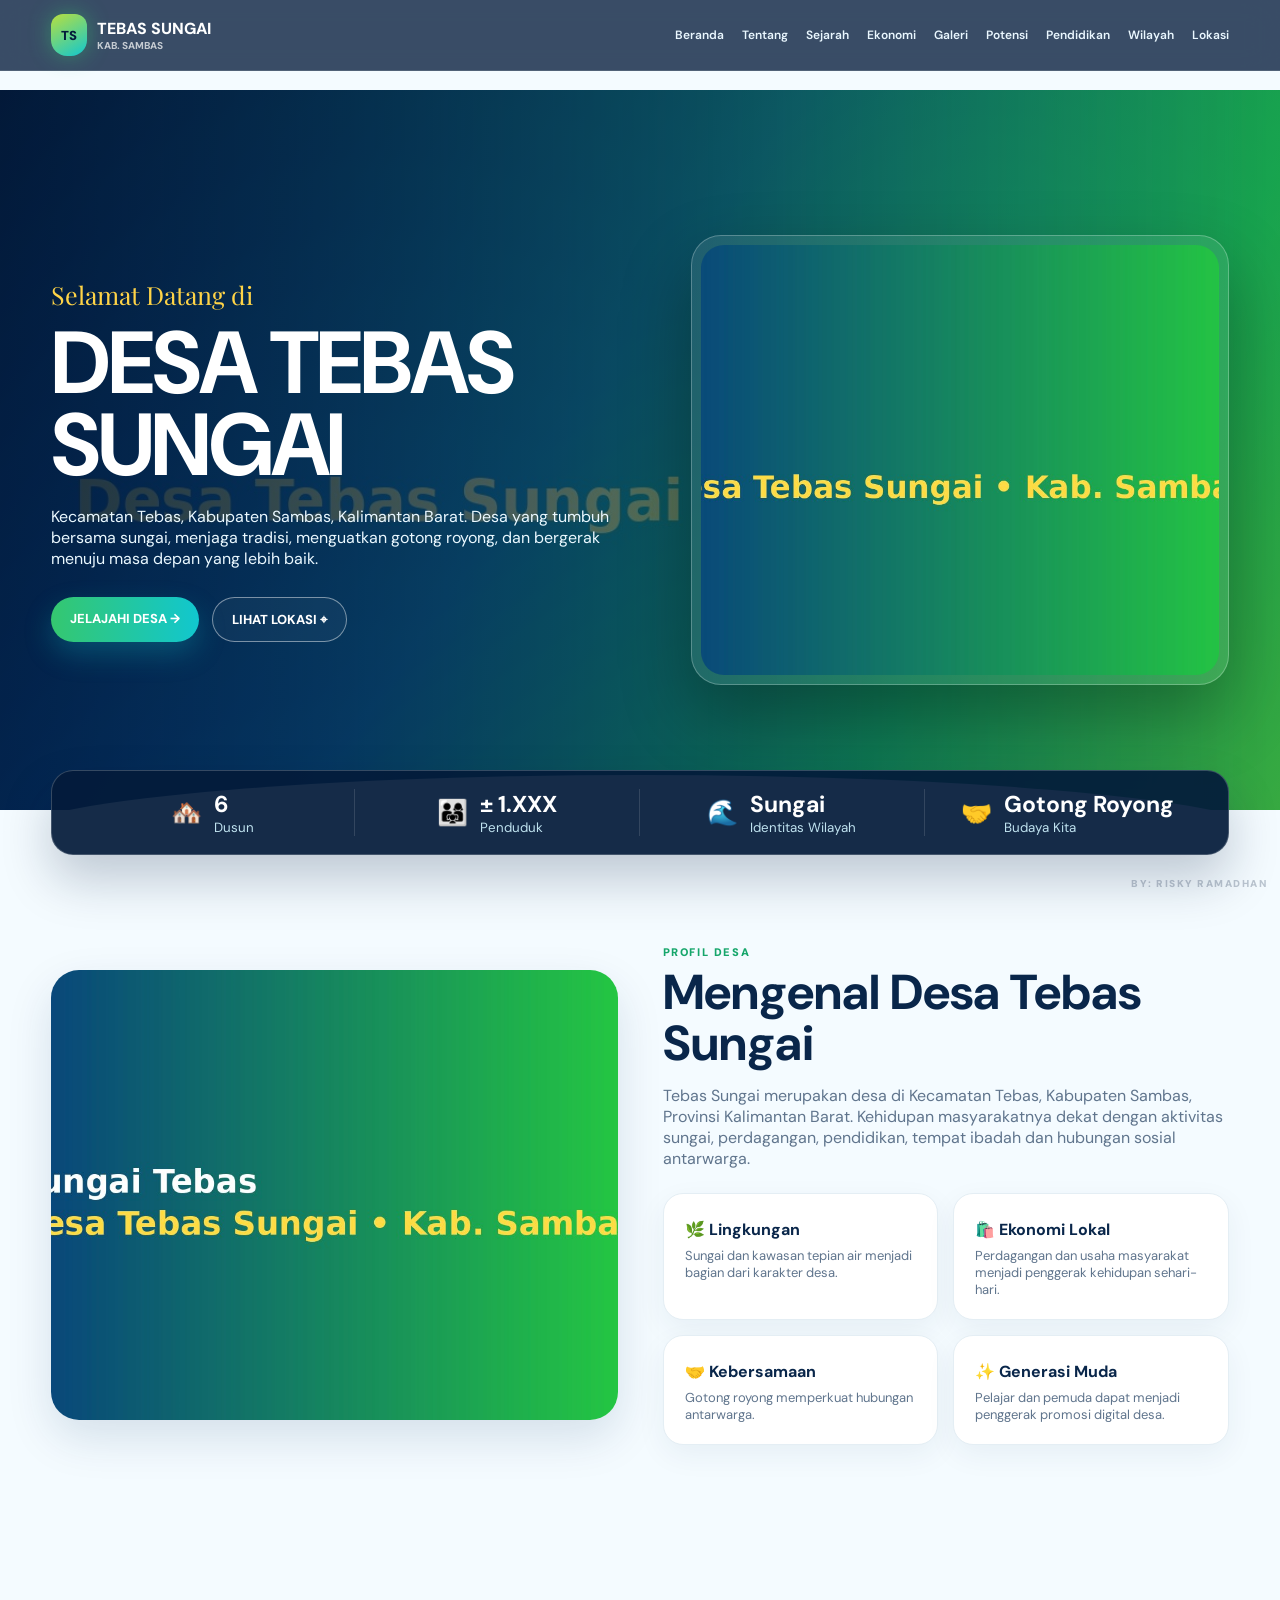
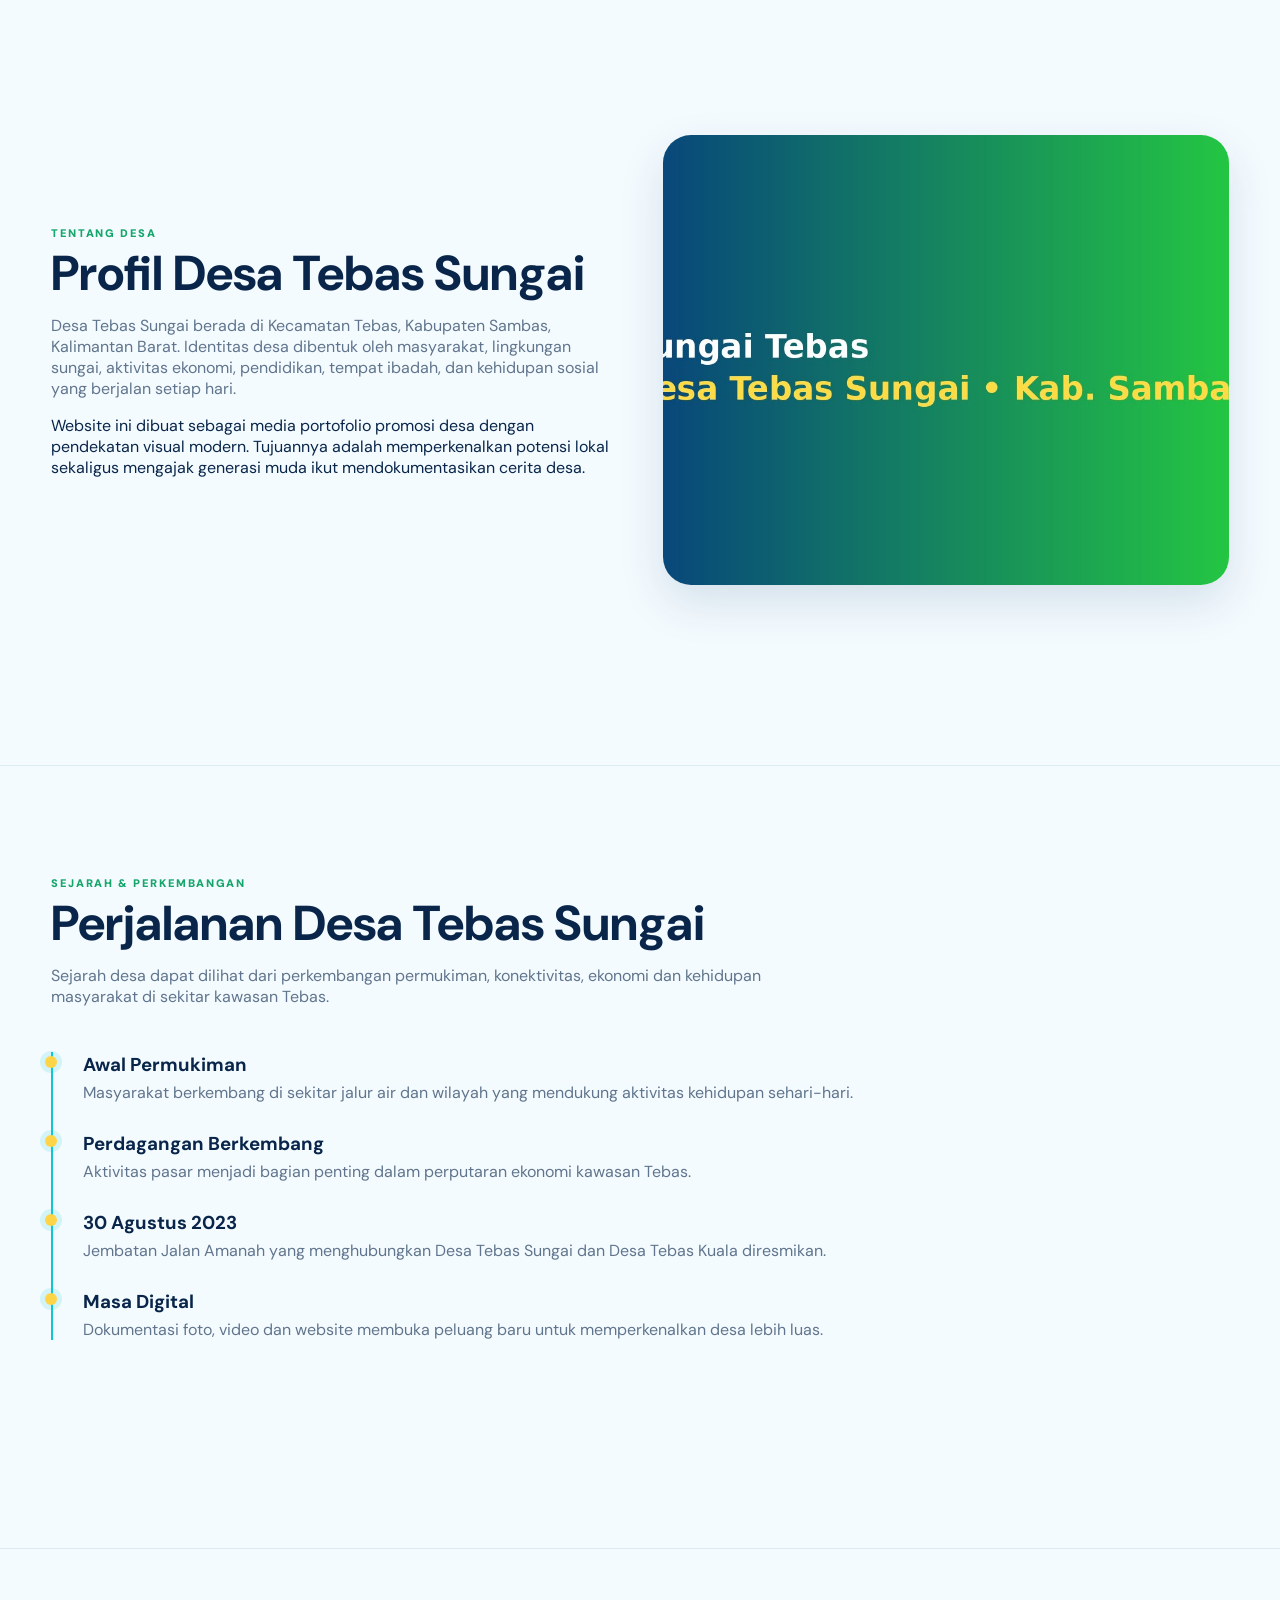
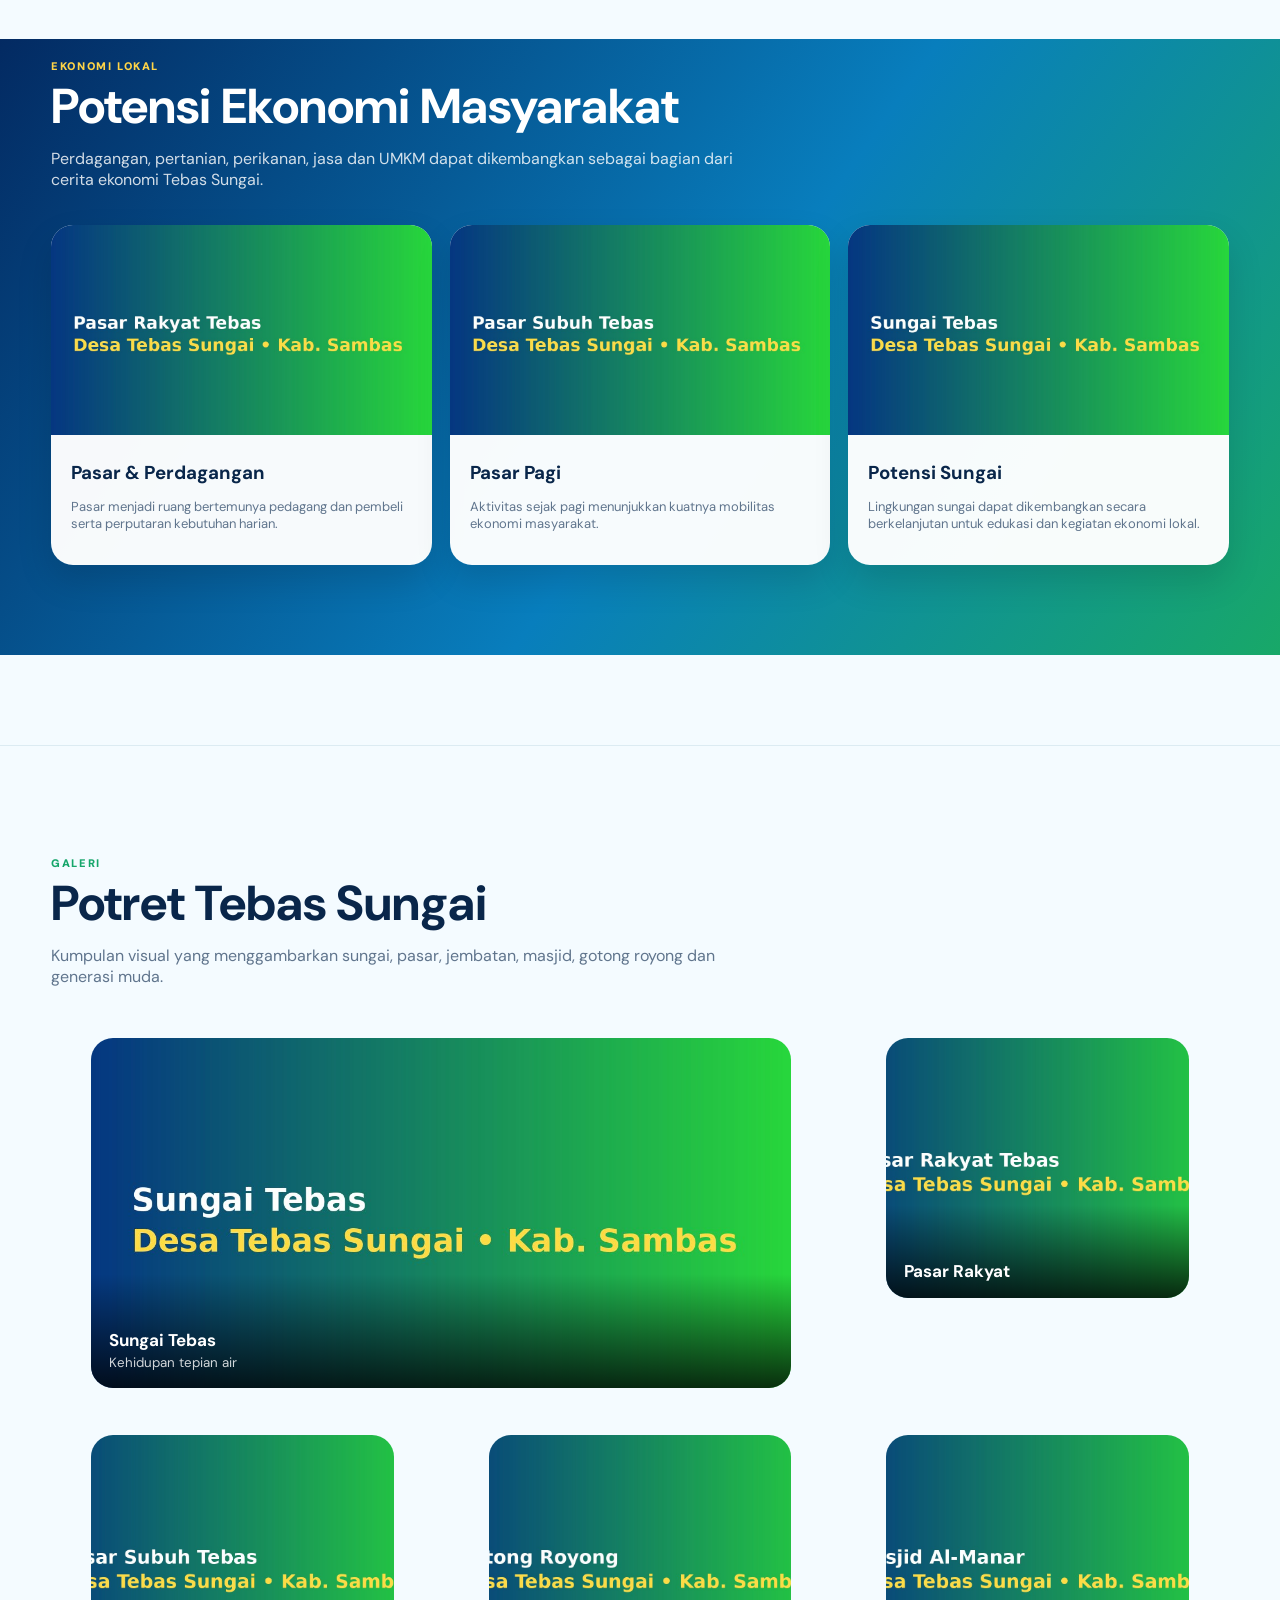
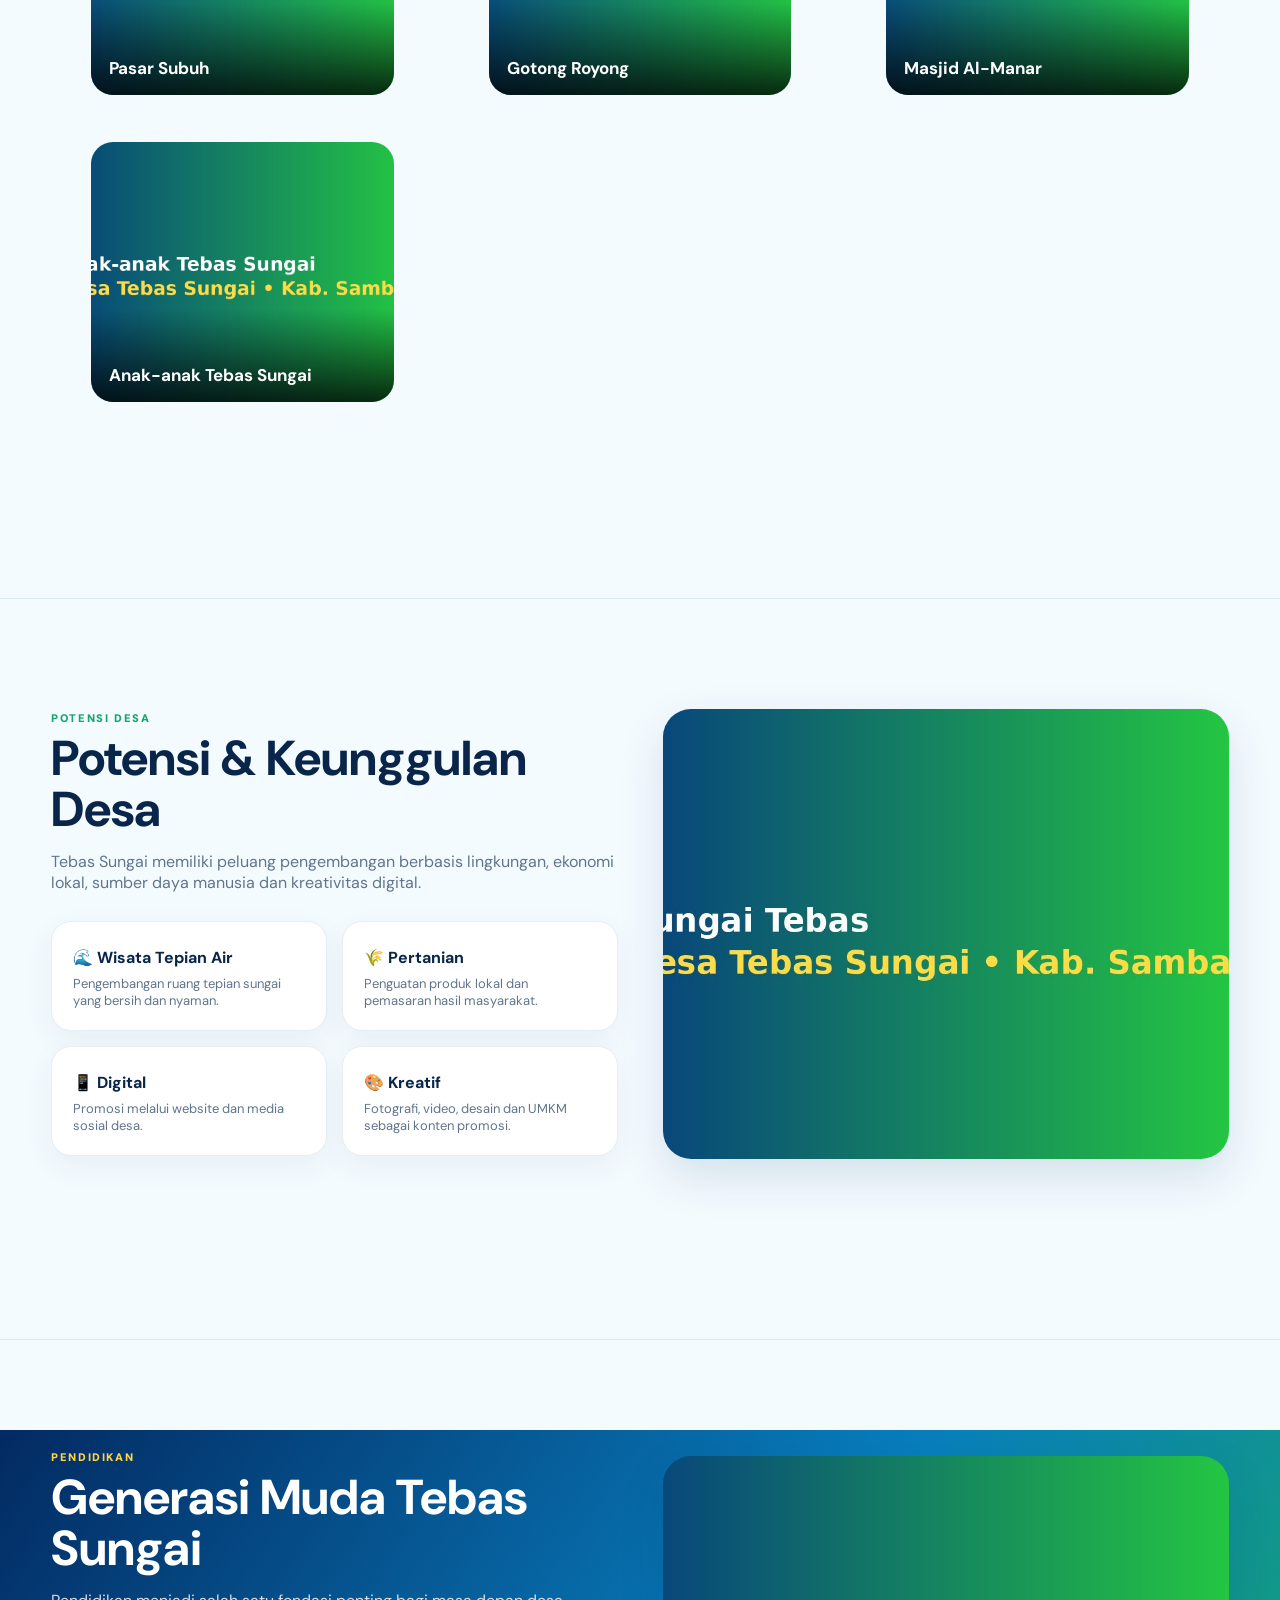
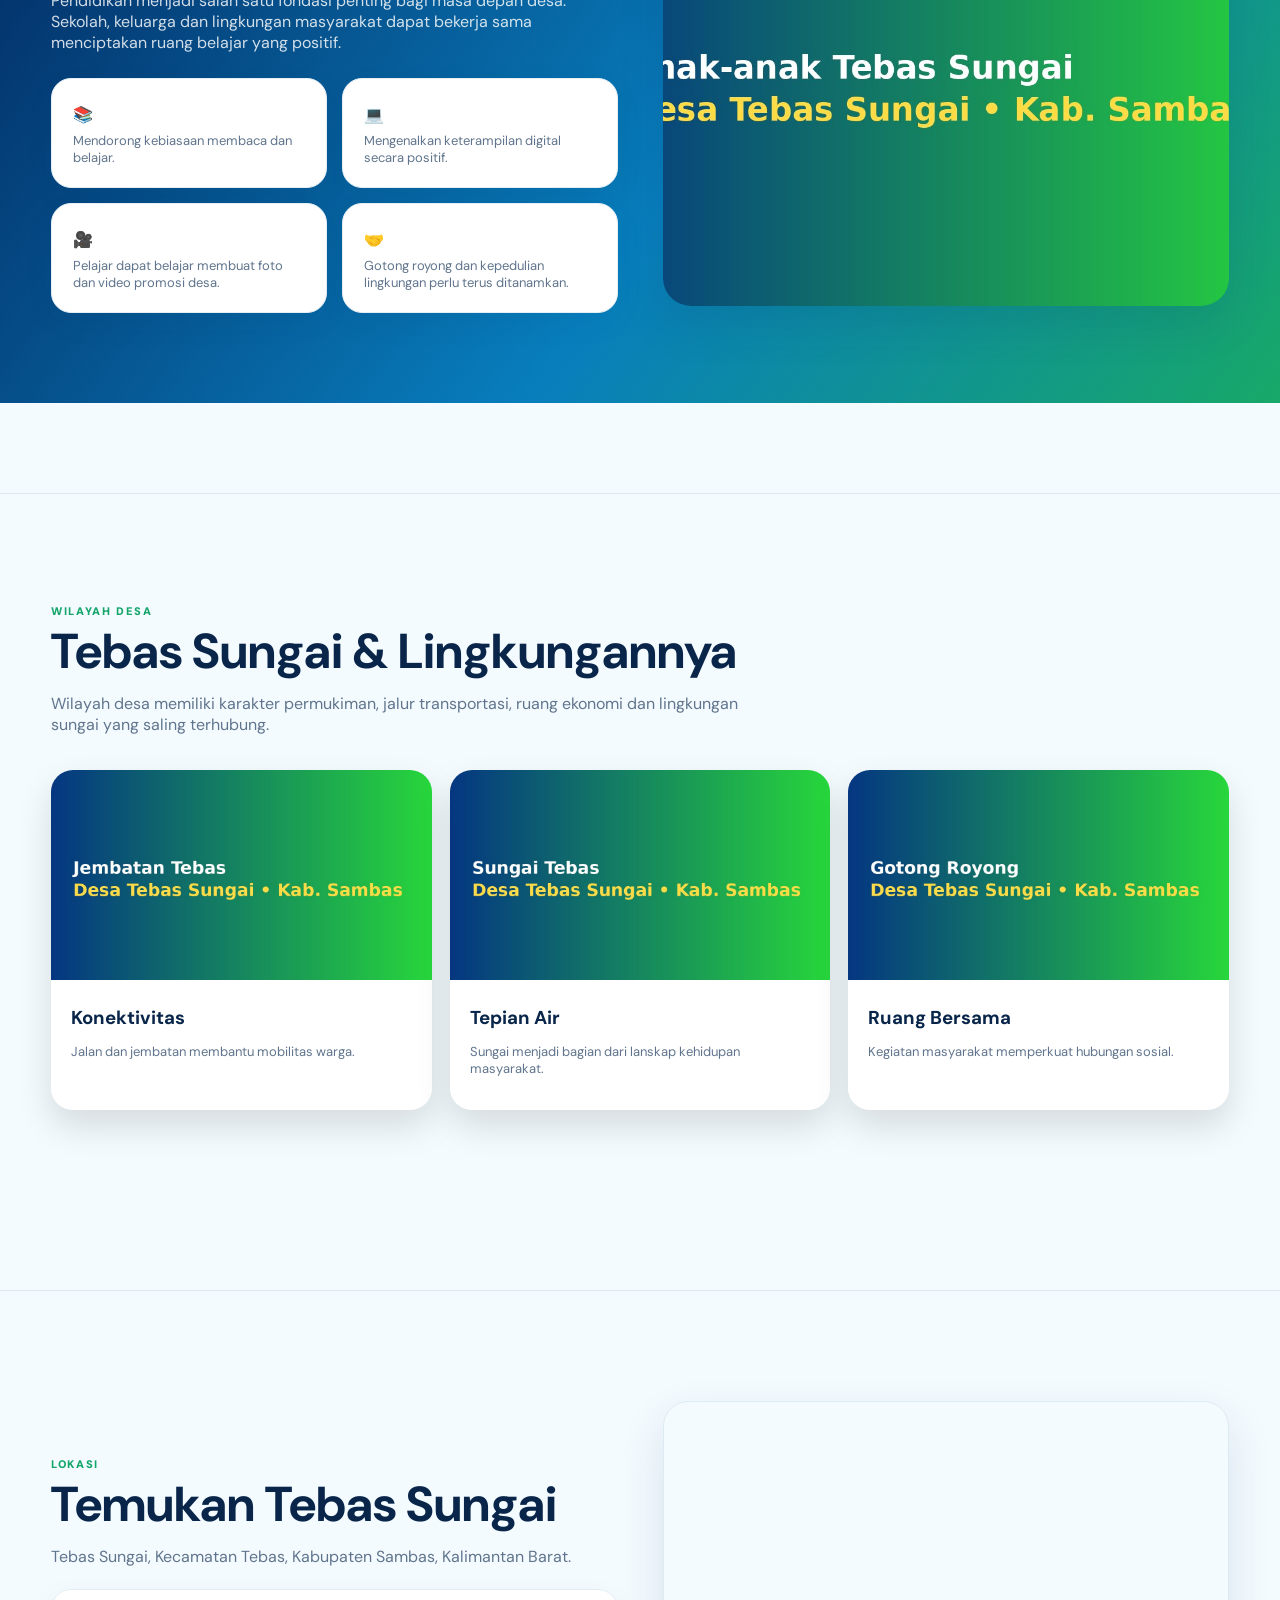
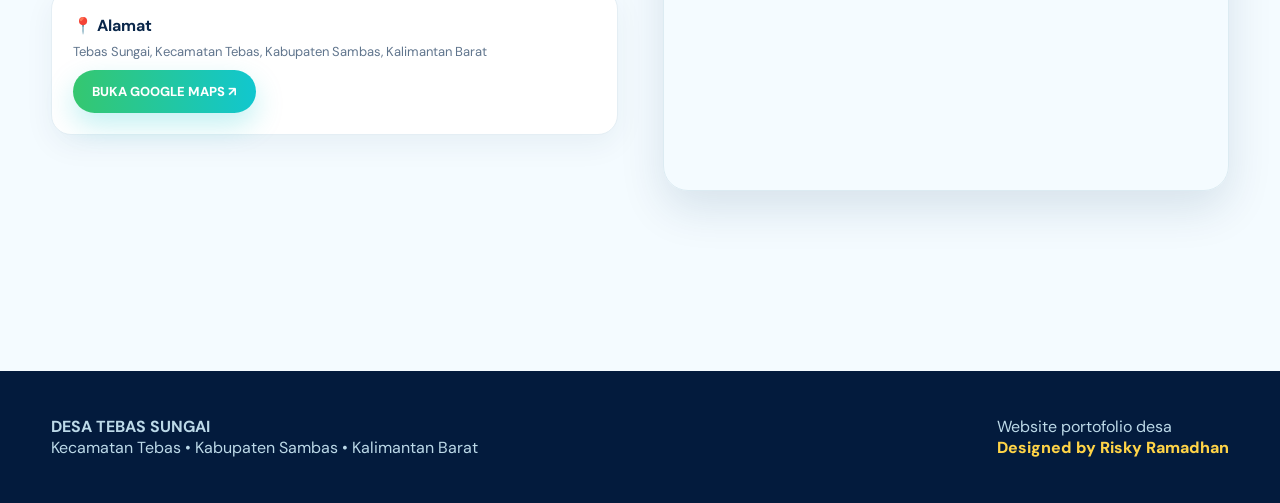
==== commit 995495a7: "Add files via upload" ====
--- a/index.html
+++ b/index.html
@@ -1,135 +1,121 @@
-<!DOCTYPE html>
+<!doctype html>
 <html lang="id">
 <head>
-<meta charset="UTF-8">
-<meta name="viewport" content="width=device-width, initial-scale=1.0">
-<meta name="theme-color" content="#06283d">
-<meta name="description" content="Profil dan portofolio promosi Desa Tebas Sungai, Kecamatan Tebas, Kabupaten Sambas, Kalimantan Barat.">
-<title>Tebas Sungai — Profil Desa | Risky Ramadhan</title>
+<meta charset="utf-8">
+<meta name="viewport" content="width=device-width,initial-scale=1">
+<title>Desa Tebas Sungai — Profil & Promosi</title>
+<meta name="description" content="Profil dan promosi Desa Tebas Sungai, Kecamatan Tebas, Kabupaten Sambas, Kalimantan Barat.">
 <style>
+
+@import url('https://fonts.googleapis.com/css2?family=DM+Sans:wght@400;500;600;700&family=Playfair+Display:wght@600;700&display=swap');
 :root{
- --navy:#06283d;--blue:#0878d1;--cyan:#19b5d8;--green:#18a66b;--lime:#9bd34a;
- --gold:#ffd34e;--cream:#f5fbf8;--ink:#12394d;--muted:#6d8490;--white:#fff;
- --shadow:0 20px 60px rgba(5,43,62,.13);--radius:24px
+ --navy:#041b3b;--blue:#0878d1;--cyan:#11c7cf;--green:#35c76f;--lime:#b8df3f;--yellow:#ffd447;
+ --ink:#09264a;--muted:#60758d;--paper:#f4fbff;--white:#fff;
 }
-*{box-sizing:border-box;margin:0;padding:0}
-html{scroll-behavior:smooth}
-body{font-family:Inter,Segoe UI,Arial,sans-serif;color:var(--ink);background:var(--cream);line-height:1.7}
-body:before{content:"BY: RISKY RAMADHAN";position:fixed;right:-55px;bottom:22px;z-index:9999;transform:rotate(-27deg);font-size:10px;font-weight:900;letter-spacing:2px;color:rgba(6,40,61,.14);pointer-events:none}
-a{text-decoration:none;color:inherit}
-img{max-width:100%}
-#progress{position:fixed;top:0;left:0;height:4px;width:0;background:linear-gradient(90deg,var(--blue),var(--cyan),var(--green),var(--gold));z-index:10000}
-.loader{position:fixed;inset:0;background:var(--navy);z-index:9998;display:grid;place-items:center;transition:.6s}.loader.hide{opacity:0;visibility:hidden}.loader-box{text-align:center;color:#fff}.loader-logo{width:76px;height:76px;border-radius:25px;margin:auto;display:grid;place-items:center;font-size:34px;background:linear-gradient(135deg,var(--blue),var(--green),var(--gold));box-shadow:0 20px 50px #0005}.loader-box h3{margin-top:16px;letter-spacing:2px}.loader-box small{color:#b9d3dd}
-.nav{position:fixed;top:14px;left:50%;transform:translateX(-50%);width:min(1160px,calc(100% - 28px));z-index:100;background:#06283dcc;border:1px solid #ffffff25;backdrop-filter:blur(16px);border-radius:20px;transition:.3s}.nav.scrolled{background:#06283df5;box-shadow:0 16px 40px #0003}.navin{height:62px;padding:0 18px;display:flex;align-items:center;justify-content:space-between}.brand{color:#fff;font-weight:950;letter-spacing:1px}.brand span{color:var(--gold)}.links{display:flex;gap:18px}.links a{color:#eaf9ff;font-size:11px;font-weight:900;position:relative}.links a:after{content:"";position:absolute;left:0;right:100%;bottom:-7px;height:2px;background:var(--gold);transition:.25s}.links a:hover:after,.links a.active:after{right:0}.links a.active{color:var(--gold)}.menu{display:none;background:none;border:0;color:#fff;font-size:25px}
-.hero{min-height:100vh;display:flex;align-items:center;position:relative;overflow:hidden;color:#fff;background:radial-gradient(circle at 80% 20%,#ffd34e44,transparent 20%),radial-gradient(circle at 10% 85%,#18a66b55,transparent 25%),linear-gradient(135deg,#043b83,#087bd1 42%,#11a4bd 62%,#18a66b 88%,#cbbd42)}.hero:before{content:"";position:absolute;width:620px;height:620px;border:1px solid #ffffff20;border-radius:50%;right:-250px;top:-180px;box-shadow:0 0 0 60px #ffffff04,0 0 0 120px #ffffff03}.hero-grid{width:min(1160px,calc(100% - 36px));margin:auto;padding:135px 0 100px;display:grid;grid-template-columns:1fr .92fr;gap:55px;align-items:center;position:relative;z-index:2}.kicker{display:inline-flex;padding:8px 12px;border-radius:99px;border:1px solid #ffffff35;background:#ffffff14;font-size:10px;font-weight:900;letter-spacing:1.6px}.hero h1{font-size:clamp(54px,8vw,94px);line-height:.88;letter-spacing:-5px;margin:22px 0}.hero h1 em{font-style:normal;color:var(--gold)}.hero p{font-size:18px;max-width:650px;color:#effcff}.actions{display:flex;gap:12px;flex-wrap:wrap;margin-top:28px}.btn{display:inline-flex;align-items:center;justify-content:center;padding:13px 18px;border-radius:14px;font-size:12px;font-weight:950;transition:.25s}.btn.primary{background:#fff;color:var(--blue);box-shadow:0 14px 35px #0002}.btn.primary:hover{transform:translateY(-3px)}.btn.dark{color:#fff;border:1px solid #ffffff55}.btn.dark:hover{background:#ffffff14}
-.hero-card{position:relative;padding:8px;border-radius:32px;background:linear-gradient(145deg,#ffffff99,#ffffff10);box-shadow:0 35px 90px #0005;transform:rotate(1deg);transition:.2s}.hero-card img{width:100%;height:510px;object-fit:cover;border-radius:25px;display:block}.hero-label{position:absolute;left:24px;right:24px;bottom:24px;padding:16px 18px;border-radius:17px;background:#06283dbd;border:1px solid #ffffff20;backdrop-filter:blur(12px)}.hero-label b{display:block}.hero-label small{color:#c6e2eb}
-.stats{width:min(1160px,calc(100% - 36px));margin:-48px auto 0;position:relative;z-index:5;display:grid;grid-template-columns:repeat(4,1fr);gap:14px}.stat{background:#fff;padding:22px;border-radius:20px;border:1px solid #dcebf0;box-shadow:var(--shadow)}.stat b{display:block;font-size:29px;color:var(--blue)}.stat small{color:var(--muted)}
-.section{padding:100px 0}.white{background:#fff}.wrap{width:min(1160px,calc(100% - 36px));margin:auto}.eyebrow{font-size:10px;letter-spacing:1.8px;font-weight:950;color:#087d61;text-transform:uppercase}.head{max-width:820px;margin-bottom:38px}h2{font-size:clamp(35px,5vw,59px);line-height:1;letter-spacing:-2.5px;color:var(--navy);margin:9px 0 14px}.lead{font-size:17px;color:var(--muted)}
-.grid2{display:grid;grid-template-columns:1fr 1fr;gap:40px;align-items:start}.info{padding:28px;border-radius:25px;background:linear-gradient(145deg,#edf9ff,#f0fff4);border:1px solid #dcecf0;box-shadow:0 15px 40px #07435c0e}.info h3{color:var(--blue);margin-bottom:8px}.info ul{padding-left:20px}.info li{margin:6px 0}
-.cards{display:grid;grid-template-columns:repeat(3,1fr);gap:16px}.card{padding:25px;border-radius:23px;background:#fff;border:1px solid #deebef;box-shadow:0 12px 35px #06334b0d;transition:.25s;overflow:hidden;position:relative}.card:hover{transform:translateY(-7px);box-shadow:0 24px 55px #06334b19}.ico{font-size:29px}.card h3{color:var(--blue);margin:8px 0 5px}.card p{color:var(--muted)}
-.timeline{border-left:3px solid var(--green);margin-left:12px;padding-left:29px}.event{position:relative;margin-bottom:28px}.event:before{content:"";position:absolute;left:-38px;top:6px;width:14px;height:14px;border-radius:50%;background:var(--gold);border:3px solid var(--green)}.event b{color:var(--blue)}.event p{color:#536f80;margin-top:4px}
-.gallery-section{background:linear-gradient(135deg,#043c85,#087bd1 42%,#0ea6bb 62%,#18a66b 88%,#d0bd3d);color:#fff}.gallery-section h2,.gallery-section .lead{color:#fff}.gallery-section .eyebrow{color:var(--gold)}.gallery{display:grid;grid-template-columns:repeat(12,1fr);gap:16px}.shot{grid-column:span 4;min-height:320px;border-radius:23px;overflow:hidden;position:relative;background:linear-gradient(135deg,var(--blue),var(--green));box-shadow:0 18px 45px #0003}.shot.wide{grid-column:span 8}.shot img{width:100%;height:100%;min-height:320px;object-fit:cover;display:block;transition:.55s}.shot:hover img{transform:scale(1.07)}.shade{position:absolute;inset:0;background:linear-gradient(transparent 38%,#000c)}.caption{position:absolute;left:0;right:0;bottom:0;padding:46px 18px 18px;z-index:2}.caption b{display:block;font-size:19px}.caption small{opacity:.88}.badge{position:absolute;top:15px;left:15px;background:#06283dbd;border:1px solid #ffffff20;border-radius:99px;padding:7px 10px;font-size:9px;font-weight:900;letter-spacing:1px;z-index:3}
-.map{border-radius:27px;overflow:hidden;box-shadow:var(--shadow);border:1px solid #d9e8ed;background:#eaf4f7}.map iframe{width:100%;height:420px;border:0;display:block}.map-actions{display:flex;gap:10px;flex-wrap:wrap;padding:16px;background:#fff}.map-actions a{background:var(--navy);color:#fff;border-radius:12px;padding:10px 13px;font-size:11px;font-weight:900}
-.quote{padding:32px;border-radius:25px;background:#fff;border-left:5px solid var(--green);box-shadow:var(--shadow);font-size:20px;color:#214b61}.cta{margin-top:38px;padding:50px 25px;border-radius:30px;text-align:center;color:#fff;background:linear-gradient(120deg,var(--blue),#0a9db6,var(--green));box-shadow:0 25px 65px #0878d12e}.cta h2{color:#fff}.cta p{max-width:740px;margin:10px auto 22px;color:#eaffff}
-footer{background:#031e31;color:#bdd4dd;padding:43px 0}.foot{display:flex;justify-content:space-between;gap:25px;flex-wrap:wrap}.foot strong{color:#fff}.source{font-size:11px;opacity:.7;max-width:850px;margin-top:10px}
-.reveal{opacity:0;transform:translateY(24px);transition:.7s}.reveal.show{opacity:1;transform:none}.top{position:fixed;right:18px;bottom:18px;width:46px;height:46px;border:0;border-radius:50%;background:#06283df2;color:#fff;font-size:20px;z-index:90;opacity:0;visibility:hidden;transition:.25s;cursor:pointer}.top.show{opacity:1;visibility:visible}
-@media(max-width:850px){.hero-grid,.grid2{grid-template-columns:1fr}.hero-card{order:-1}.hero-card img{height:360px}.stats{grid-template-columns:1fr 1fr;margin-top:0;padding-top:20px}.cards{grid-template-columns:1fr 1fr}.shot,.shot.wide{grid-column:span 12}.links{display:none}.menu{display:block}.nav.open .links{display:flex;position:absolute;left:10px;right:10px;top:67px;flex-direction:column;background:#06283df8;padding:17px;border-radius:16px}}
-@media(max-width:520px){.wrap,.hero-grid,.stats{width:calc(100% - 28px)}.section{padding:72px 0}.hero h1{font-size:52px;letter-spacing:-3px}.hero p{font-size:16px}.cards{grid-template-columns:1fr}.hero-card img{height:300px}.map iframe{height:340px}}
+*{box-sizing:border-box}html{scroll-behavior:smooth}body{margin:0;font-family:'DM Sans',sans-serif;color:var(--ink);background:var(--paper)}
+a{text-decoration:none;color:inherit}.container{width:min(1180px,92%);margin:auto}
+.topbar{position:fixed;top:0;left:0;right:0;z-index:100;padding:14px 0;background:rgba(4,27,59,.78);backdrop-filter:blur(16px);border-bottom:1px solid rgba(255,255,255,.12)}
+.nav{display:flex;align-items:center;gap:26px}.brand{display:flex;align-items:center;gap:10px;color:#fff;font-weight:800;margin-right:auto}.crest{width:36px;height:42px;border-radius:12px 12px 16px 16px;background:linear-gradient(150deg,var(--lime),var(--cyan));display:grid;place-items:center;color:var(--navy);font-weight:900;font-size:13px;box-shadow:0 0 22px rgba(53,199,111,.45)}.brand small{display:block;font-size:10px;opacity:.7}.links{display:flex;gap:20px;color:#eaf7ff;font-size:12px;font-weight:600}.links a{opacity:.9}.links a:hover{color:var(--yellow)}
+.menu{display:none;color:#fff;font-size:25px}
+.hero{min-height:720px;padding:145px 0 90px;position:relative;overflow:hidden;color:#fff;background:
+ radial-gradient(circle at 80% 20%,rgba(17,199,207,.35),transparent 30%),
+ linear-gradient(125deg,#031b3d 0%,#0759b7 45%,#0cae83 75%,#d8d43b 120%)}
+.hero:before{content:"";position:absolute;inset:0;background:linear-gradient(90deg,rgba(2,20,43,.86),rgba(2,20,43,.28)),url('[data-uri]') center/cover;opacity:.72}
+.hero .container{position:relative;z-index:2;display:grid;grid-template-columns:1.05fr .95fr;align-items:center;gap:45px}
+.kicker{color:var(--yellow);font-family:'Playfair Display';font-size:25px}.hero h1{font-size:clamp(52px,7vw,88px);line-height:.93;margin:12px 0 20px;letter-spacing:-3px}.hero h1 span{color:#fff}.hero p{max-width:610px;color:#eaf8ff;font-size:16px}.buttons{display:flex;gap:13px;margin-top:28px;flex-wrap:wrap}.btn{padding:13px 19px;border-radius:30px;font-weight:800;font-size:13px}.btn.primary{background:linear-gradient(90deg,var(--green),var(--cyan));color:#fff;box-shadow:0 12px 28px rgba(17,199,207,.25)}.btn.outline{border:1px solid rgba(255,255,255,.45);color:#fff;background:rgba(255,255,255,.04)}
+.hero-card{border:1px solid rgba(255,255,255,.25);padding:9px;border-radius:30px;background:rgba(255,255,255,.09);box-shadow:0 30px 70px rgba(0,0,0,.3)}.hero-card img{display:block;width:100%;height:430px;object-fit:cover;border-radius:23px}
+.wave{height:70px;background:var(--paper);border-radius:55% 55% 0 0/100% 100% 0 0;margin-top:-35px;position:relative;z-index:3}
+.stats{margin-top:-75px;position:relative;z-index:8}.statbar{display:grid;grid-template-columns:repeat(4,1fr);background:rgba(4,27,59,.93);border:1px solid rgba(255,255,255,.2);border-radius:22px;padding:18px;box-shadow:0 25px 50px rgba(4,27,59,.22);color:#fff}.stat{display:flex;align-items:center;justify-content:center;gap:12px;border-right:1px solid rgba(255,255,255,.13)}.stat:last-child{border:0}.stat .ico{font-size:25px}.stat b{font-size:23px}.stat small{display:block;color:#bfe2ef}
+section{padding:90px 0}.eyebrow{color:#16a66b;font-weight:900;font-size:11px;letter-spacing:1.6px;text-transform:uppercase}.section-title{font-size:clamp(32px,4vw,49px);line-height:1.04;margin:8px 0 14px}.lead{color:var(--muted);max-width:720px}.two{display:grid;grid-template-columns:1fr 1fr;gap:45px;align-items:center}.photo{border-radius:28px;overflow:hidden;box-shadow:0 18px 45px rgba(6,50,90,.13)}.photo img{width:100%;height:450px;object-fit:cover;display:block}
+.feature-grid{display:grid;grid-template-columns:repeat(2,1fr);gap:15px}.feature{background:#fff;border:1px solid #e4eef4;border-radius:20px;padding:21px;box-shadow:0 10px 30px rgba(8,58,90,.06)}.feature h3{margin:4px 0 7px;font-size:16px}.feature p{margin:0;color:var(--muted);font-size:13px}
+.dark{background:linear-gradient(125deg,#032a62,#087ebd 55%,#18a868);color:#fff}.dark .section-title,.dark .lead{color:#fff}.dark .lead{opacity:.82}.dark .eyebrow{color:var(--yellow)}
+.cards{display:grid;grid-template-columns:repeat(3,1fr);gap:18px}.card{background:rgba(255,255,255,.97);border-radius:22px;overflow:hidden;color:var(--ink);box-shadow:0 16px 35px rgba(0,0,0,.13);transition:.25s}.card:hover{transform:translateY(-7px)}.card img{width:100%;height:210px;object-fit:cover}.card-body{padding:20px}.card-body h3{margin:0 0 6px}.card-body p{color:var(--muted);font-size:13px}
+.gallery{display:grid;grid-template-columns:repeat(12,1fr);gap:15px}.g{grid-column:span 4;height:260px;position:relative;border-radius:22px;overflow:hidden}.g.big{grid-column:span 8;height:350px}.g img{width:100%;height:100%;object-fit:cover;transition:.5s}.g:hover img{transform:scale(1.06)}.caption{position:absolute;inset:auto 0 0;padding:55px 18px 16px;color:#fff;background:linear-gradient(transparent,rgba(0,0,0,.78))}.caption b{display:block;font-size:17px}.caption small{opacity:.82}
+.timeline{border-left:2px solid var(--cyan);padding-left:30px}.event{position:relative;margin:0 0 28px}.event:before{content:"";position:absolute;left:-38px;top:4px;width:12px;height:12px;border-radius:50%;background:var(--yellow);box-shadow:0 0 0 5px rgba(17,199,207,.15)}.event h3{margin:0 0 5px}.event p{margin:0;color:var(--muted)}
+.mapbox{height:390px;border-radius:25px;overflow:hidden;border:1px solid #dcebf2;box-shadow:0 18px 45px rgba(6,50,90,.12)}iframe{width:100%;height:100%;border:0}
+footer{background:#031b3d;color:#bcd9e8;padding:45px 0}.footer{display:flex;justify-content:space-between;gap:20px;flex-wrap:wrap}.credit{color:var(--yellow);font-weight:800}.watermark{position:fixed;right:12px;bottom:10px;z-index:99;font-size:10px;letter-spacing:1.5px;color:rgba(4,27,59,.24);font-weight:900;pointer-events:none}
+@media(max-width:850px){.links{display:none}.menu{display:block}.hero .container,.two{grid-template-columns:1fr}.hero-card{order:-1}.hero-card img{height:300px}.statbar{grid-template-columns:1fr 1fr}.stat{padding:12px;border-right:0}.cards{grid-template-columns:1fr}.gallery .g,.gallery .g.big{grid-column:span 12;height:280px}.feature-grid{grid-template-columns:1fr}}
+@media(max-width:500px){.hero{min-height:650px;padding-top:120px}.hero h1{font-size:52px}.statbar{margin-top:0}.stat b{font-size:18px}.stat small{font-size:10px}.hero-card img{height:240px}section{padding:65px 0}}
+
+.reveal{opacity:0;transform:translateY(25px);transition:.7s}.reveal.show{opacity:1;transform:none}.scrolled{background:rgba(2,19,43,.94)}
+
+.single-page { scroll-margin-top: 90px; }
+.single-home { scroll-margin-top: 90px; }
+.single-page > section { padding-top: 20px; }
+.single-page + .single-page { border-top: 1px solid #dcebf2; }
+.navlinks-single { display:flex; gap:18px; flex-wrap:wrap; justify-content:flex-end; }
+.navlinks-single a { color:#eaf7ff; font-size:12px; font-weight:600; }
+.navlinks-single a:hover { color:var(--yellow); }
+@media(max-width:1000px) {
+  .navlinks-single { display:none; }
+}
 </style>
 </head>
 <body>
-<div id="progress"></div>
-<div class="loader" id="loader"><div class="loader-box"><div class="loader-logo">🌊</div><h3>TEBAS SUNGAI</h3><small>Memuat profil desa...</small></div></div>
 
-<nav class="nav" id="navbar"><div class="navin">
-<a class="brand" href="#beranda">TEBAS <span>SUNGAI</span></a>
-<div class="links">
-<a href="#tentang">TENTANG</a><a href="#sejarah">SEJARAH</a><a href="#ekonomi">EKONOMI</a><a href="#galeri">GALERI</a><a href="#potensi">POTENSI</a><a href="#pendidikan">PENDIDIKAN</a><a href="#wilayah">WILAYAH</a><a href="#lokasi">LOKASI</a>
-</div>
-<button class="menu" id="menuBtn">☰</button>
-</div></nav>
+<header class="topbar">
+  <div class="container nav">
+    <a class="brand" href="#beranda">
+      <span class="crest">TS</span>
+      <span>TEBAS SUNGAI<small>KAB. SAMBAS</small></span>
+    </a>
+    <nav class="navlinks-single">
+      <a href="#beranda">Beranda</a>
+      <a href="#tentang">Tentang</a>
+      <a href="#sejarah">Sejarah</a>
+      <a href="#ekonomi">Ekonomi</a>
+      <a href="#galeri">Galeri</a>
+      <a href="#potensi">Potensi</a>
+      <a href="#pendidikan">Pendidikan</a>
+      <a href="#wilayah">Wilayah</a>
+      <a href="#lokasi">Lokasi</a>
+    </nav>
+    <span class="menu">☰</span>
+  </div>
+</header>
 
-<header class="hero" id="beranda"><div class="hero-grid">
-<div class="reveal"><span class="kicker">PROFIL DESA • KECAMATAN TEBAS • KABUPATEN SAMBAS</span>
-<h1>Tebas Sungai,<br><em>hidup di tepi cerita.</em></h1>
-<p>Profil digital Desa Tebas Sungai, sebuah desa di Kecamatan Tebas, Kabupaten Sambas, Kalimantan Barat. Menampilkan kehidupan masyarakat, sungai, pasar, tempat ibadah, pendidikan, potensi dan arah pengembangan desa.</p>
-<div class="actions"><a class="btn primary" href="#tentang">Jelajahi Desa ↓</a><a class="btn dark" target="_blank" href="https://www.google.com/maps/search/?api=1&query=Tebas+Sungai%2C+Tebas%2C+Sambas%2C+Kalimantan+Barat">Buka Google Maps ↗</a></div></div>
-<div class="hero-card reveal"><img src="[data-uri]" alt="Kehidupan tepian air Tebas Sungai"><div class="hero-label"><b>KEHIDUPAN TEPIAN AIR</b><small>Foto dokumentasi yang diberikan untuk portofolio.</small></div></div>
-</div></header>
+<section id="beranda" class="single-home"><section class="hero"><div class="container">
+<div><div class="kicker">Selamat Datang di</div><h1>DESA TEBAS<br>SUNGAI</h1><p>Kecamatan Tebas, Kabupaten Sambas, Kalimantan Barat. Desa yang tumbuh bersama sungai, menjaga tradisi, menguatkan gotong royong, dan bergerak menuju masa depan yang lebih baik.</p><div class="buttons"><a class="btn primary" href="tentang.html">JELAJAHI DESA →</a><a class="bt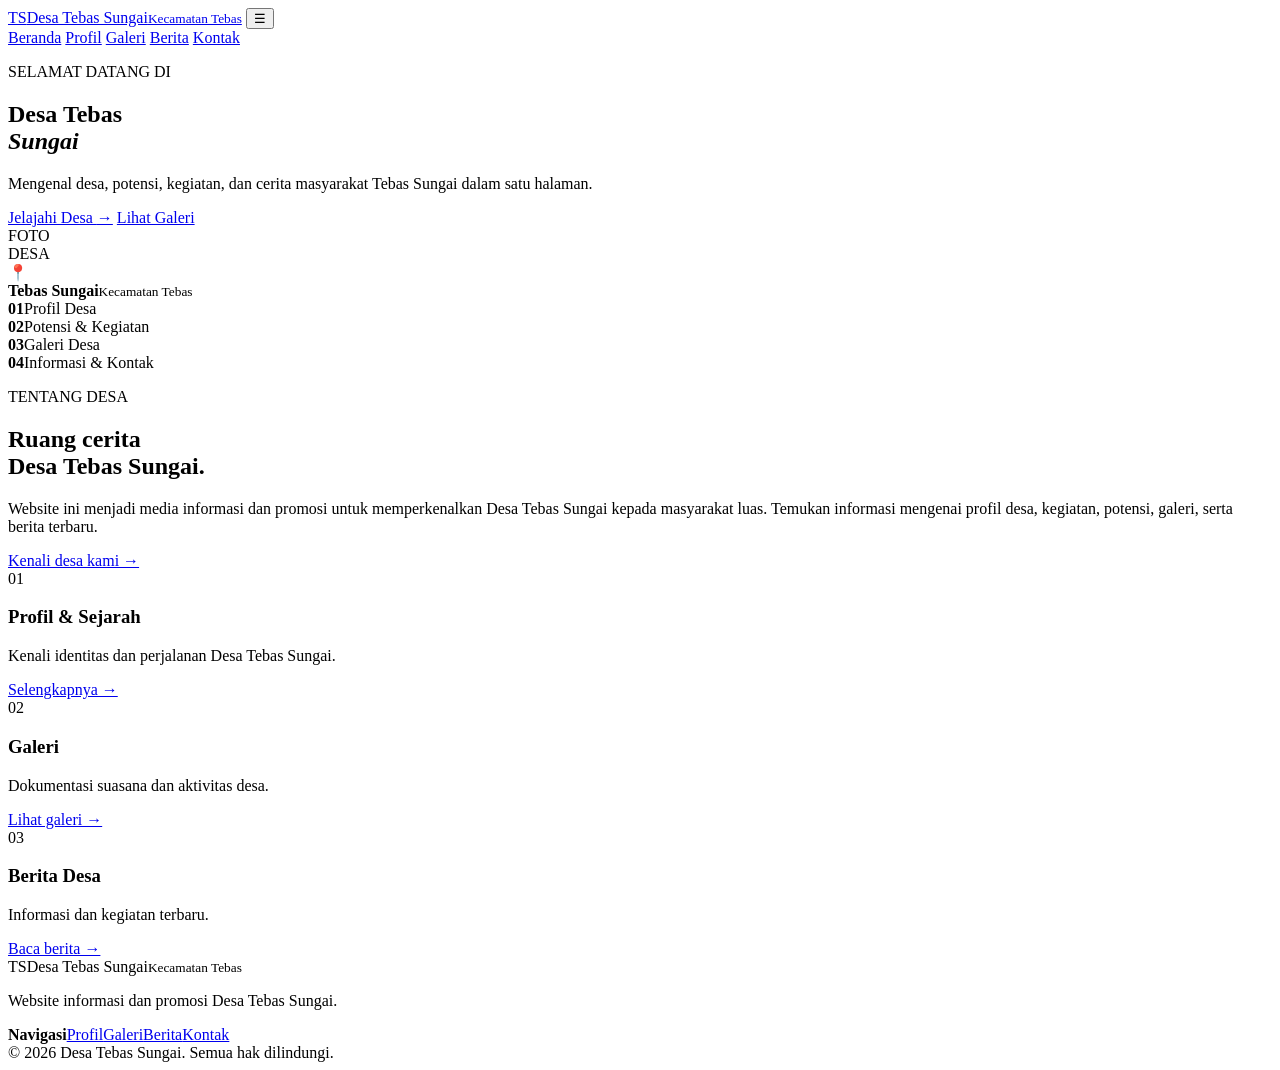
==== commit 6b5b51a4: "Create index.html" ====
--- a/index.html
+++ b/index.html
@@ -1,121 +1,62 @@
-<!doctype html>
+<!DOCTYPE html>
 <html lang="id">
 <head>
-<meta charset="utf-8">
-<meta name="viewport" content="width=device-width,initial-scale=1">
-<title>Desa Tebas Sungai — Profil & Promosi</title>
-<meta name="description" content="Profil dan promosi Desa Tebas Sungai, Kecamatan Tebas, Kabupaten Sambas, Kalimantan Barat.">
-<style>
-
-@import url('https://fonts.googleapis.com/css2?family=DM+Sans:wght@400;500;600;700&family=Playfair+Display:wght@600;700&display=swap');
-:root{
- --navy:#041b3b;--blue:#0878d1;--cyan:#11c7cf;--green:#35c76f;--lime:#b8df3f;--yellow:#ffd447;
- --ink:#09264a;--muted:#60758d;--paper:#f4fbff;--white:#fff;
-}
-*{box-sizing:border-box}html{scroll-behavior:smooth}body{margin:0;font-family:'DM Sans',sans-serif;color:var(--ink);background:var(--paper)}
-a{text-decoration:none;color:inherit}.container{width:min(1180px,92%);margin:auto}
-.topbar{position:fixed;top:0;left:0;right:0;z-index:100;padding:14px 0;background:rgba(4,27,59,.78);backdrop-filter:blur(16px);border-bottom:1px solid rgba(255,255,255,.12)}
-.nav{display:flex;align-items:center;gap:26px}.brand{display:flex;align-items:center;gap:10px;color:#fff;font-weight:800;margin-right:auto}.crest{width:36px;height:42px;border-radius:12px 12px 16px 16px;background:linear-gradient(150deg,var(--lime),var(--cyan));display:grid;place-items:center;color:var(--navy);font-weight:900;font-size:13px;box-shadow:0 0 22px rgba(53,199,111,.45)}.brand small{display:block;font-size:10px;opacity:.7}.links{display:flex;gap:20px;color:#eaf7ff;font-size:12px;font-weight:600}.links a{opacity:.9}.links a:hover{color:var(--yellow)}
-.menu{display:none;color:#fff;font-size:25px}
-.hero{min-height:720px;padding:145px 0 90px;position:relative;overflow:hidden;color:#fff;background:
- radial-gradient(circle at 80% 20%,rgba(17,199,207,.35),transparent 30%),
- linear-gradient(125deg,#031b3d 0%,#0759b7 45%,#0cae83 75%,#d8d43b 120%)}
-.hero:before{content:"";position:absolute;inset:0;background:linear-gradient(90deg,rgba(2,20,43,.86),rgba(2,20,43,.28)),url('[data-uri]') center/cover;opacity:.72}
-.hero .container{position:relative;z-index:2;display:grid;grid-template-columns:1.05fr .95fr;align-items:center;gap:45px}
-.kicker{color:var(--yellow);font-family:'Playfair Display';font-size:25px}.hero h1{font-size:clamp(52px,7vw,88px);line-height:.93;margin:12px 0 20px;letter-spacing:-3px}.hero h1 span{color:#fff}.hero p{max-width:610px;color:#eaf8ff;font-size:16px}.buttons{display:flex;gap:13px;margin-top:28px;flex-wrap:wrap}.btn{padding:13px 19px;border-radius:30px;font-weight:800;font-size:13px}.btn.primary{background:linear-gradient(90deg,var(--green),var(--cyan));color:#fff;box-shadow:0 12px 28px rgba(17,199,207,.25)}.btn.outline{border:1px solid rgba(255,255,255,.45);color:#fff;background:rgba(255,255,255,.04)}
-.hero-card{border:1px solid rgba(255,255,255,.25);padding:9px;border-radius:30px;background:rgba(255,255,255,.09);box-shadow:0 30px 70px rgba(0,0,0,.3)}.hero-card img{display:block;width:100%;height:430px;object-fit:cover;border-radius:23px}
-.wave{height:70px;background:var(--paper);border-radius:55% 55% 0 0/100% 100% 0 0;margin-top:-35px;position:relative;z-index:3}
-.stats{margin-top:-75px;position:relative;z-index:8}.statbar{display:grid;grid-template-columns:repeat(4,1fr);background:rgba(4,27,59,.93);border:1px solid rgba(255,255,255,.2);border-radius:22px;padding:18px;box-shadow:0 25px 50px rgba(4,27,59,.22);color:#fff}.stat{display:flex;align-items:center;justify-content:center;gap:12px;border-right:1px solid rgba(255,255,255,.13)}.stat:last-child{border:0}.stat .ico{font-size:25px}.stat b{font-size:23px}.stat small{display:block;color:#bfe2ef}
-section{padding:90px 0}.eyebrow{color:#16a66b;font-weight:900;font-size:11px;letter-spacing:1.6px;text-transform:uppercase}.section-title{font-size:clamp(32px,4vw,49px);line-height:1.04;margin:8px 0 14px}.lead{color:var(--muted);max-width:720px}.two{display:grid;grid-template-columns:1fr 1fr;gap:45px;align-items:center}.photo{border-radius:28px;overflow:hidden;box-shadow:0 18px 45px rgba(6,50,90,.13)}.photo img{width:100%;height:450px;object-fit:cover;display:block}
-.feature-grid{display:grid;grid-template-columns:repeat(2,1fr);gap:15px}.feature{background:#fff;border:1px solid #e4eef4;border-radius:20px;padding:21px;box-shadow:0 10px 30px rgba(8,58,90,.06)}.feature h3{margin:4px 0 7px;font-size:16px}.feature p{margin:0;color:var(--muted);font-size:13px}
-.dark{background:linear-gradient(125deg,#032a62,#087ebd 55%,#18a868);color:#fff}.dark .section-title,.dark .lead{color:#fff}.dark .lead{opacity:.82}.dark .eyebrow{color:var(--yellow)}
-.cards{display:grid;grid-template-columns:repeat(3,1fr);gap:18px}.card{background:rgba(255,255,255,.97);border-radius:22px;overflow:hidden;color:var(--ink);box-shadow:0 16px 35px rgba(0,0,0,.13);transition:.25s}.card:hover{transform:translateY(-7px)}.card img{width:100%;height:210px;object-fit:cover}.card-body{padding:20px}.card-body h3{margin:0 0 6px}.card-body p{color:var(--muted);font-size:13px}
-.gallery{display:grid;grid-template-columns:repeat(12,1fr);gap:15px}.g{grid-column:span 4;height:260px;position:relative;border-radius:22px;overflow:hidden}.g.big{grid-column:span 8;height:350px}.g img{width:100%;height:100%;object-fit:cover;transition:.5s}.g:hover img{transform:scale(1.06)}.caption{position:absolute;inset:auto 0 0;padding:55px 18px 16px;color:#fff;background:linear-gradient(transparent,rgba(0,0,0,.78))}.caption b{display:block;font-size:17px}.caption small{opacity:.82}
-.timeline{border-left:2px solid var(--cyan);padding-left:30px}.event{position:relative;margin:0 0 28px}.event:before{content:"";position:absolute;left:-38px;top:4px;width:12px;height:12px;border-radius:50%;background:var(--yellow);box-shadow:0 0 0 5px rgba(17,199,207,.15)}.event h3{margin:0 0 5px}.event p{margin:0;color:var(--muted)}
-.mapbox{height:390px;border-radius:25px;overflow:hidden;border:1px solid #dcebf2;box-shadow:0 18px 45px rgba(6,50,90,.12)}iframe{width:100%;height:100%;border:0}
-footer{background:#031b3d;color:#bcd9e8;padding:45px 0}.footer{display:flex;justify-content:space-between;gap:20px;flex-wrap:wrap}.credit{color:var(--yellow);font-weight:800}.watermark{position:fixed;right:12px;bottom:10px;z-index:99;font-size:10px;letter-spacing:1.5px;color:rgba(4,27,59,.24);font-weight:900;pointer-events:none}
-@media(max-width:850px){.links{display:none}.menu{display:block}.hero .container,.two{grid-template-columns:1fr}.hero-card{order:-1}.hero-card img{height:300px}.statbar{grid-template-columns:1fr 1fr}.stat{padding:12px;border-right:0}.cards{grid-template-columns:1fr}.gallery .g,.gallery .g.big{grid-column:span 12;height:280px}.feature-grid{grid-template-columns:1fr}}
-@media(max-width:500px){.hero{min-height:650px;padding-top:120px}.hero h1{font-size:52px}.statbar{margin-top:0}.stat b{font-size:18px}.stat small{font-size:10px}.hero-card img{height:240px}section{padding:65px 0}}
-
-.reveal{opacity:0;transform:translateY(25px);transition:.7s}.reveal.show{opacity:1;transform:none}.scrolled{background:rgba(2,19,43,.94)}
-
-.single-page { scroll-margin-top: 90px; }
-.single-home { scroll-margin-top: 90px; }
-.single-page > section { padding-top: 20px; }
-.single-page + .single-page { border-top: 1px solid #dcebf2; }
-.navlinks-single { display:flex; gap:18px; flex-wrap:wrap; justify-content:flex-end; }
-.navlinks-single a { color:#eaf7ff; font-size:12px; font-weight:600; }
-.navlinks-single a:hover { color:var(--yellow); }
-@media(max-width:1000px) {
-  .navlinks-single { display:none; }
-}
-</style>
+  <meta charset="UTF-8">
+  <meta name="viewport" content="width=device-width, initial-scale=1.0">
+  <title>Desa Tebas Sungai | Beranda</title>
+  <link rel="stylesheet" href="style.css">
 </head>
 <body>
-
-<header class="topbar">
-  <div class="container nav">
-    <a class="brand" href="#beranda">
-      <span class="crest">TS</span>
-      <span>TEBAS SUNGAI<small>KAB. SAMBAS</small></span>
-    </a>
-    <nav class="navlinks-single">
-      <a href="#beranda">Beranda</a>
-      <a href="#tentang">Tentang</a>
-      <a href="#sejarah">Sejarah</a>
-      <a href="#ekonomi">Ekonomi</a>
-      <a href="#galeri">Galeri</a>
-      <a href="#potensi">Potensi</a>
-      <a href="#pendidikan">Pendidikan</a>
-      <a href="#wilayah">Wilayah</a>
-      <a href="#lokasi">Lokasi</a>
-    </nav>
-    <span class="menu">☰</span>
-  </div>
+<header class="navbar">
+  <a class="brand" href="index.html"><span class="brand-mark">TS</span><span>Desa Tebas Sungai<small>Kecamatan Tebas</small></span></a>
+  <button class="menu-toggle" aria-label="Buka menu">☰</button>
+  <nav>
+    <a class="active" href="index.html">Beranda</a>
+    <a href="profil.html">Profil</a>
+    <a href="galeri.html">Galeri</a>
+    <a href="berita.html">Berita</a>
+    <a href="kontak.html">Kontak</a>
+  </nav>
 </header>
-
-<section id="beranda" class="single-home"><section class="hero"><div class="container">
-<div><div class="kicker">Selamat Datang di</div><h1>DESA TEBAS<br>SUNGAI</h1><p>Kecamatan Tebas, Kabupaten Sambas, Kalimantan Barat. Desa yang tumbuh bersama sungai, menjaga tradisi, menguatkan gotong royong, dan bergerak menuju masa depan yang lebih baik.</p><div class="buttons"><a class="btn primary" href="tentang.html">JELAJAHI DESA →</a><a class="btn outline" href="lokasi.html">LIHAT LOKASI ⌖</a></div></div>
-<div class="hero-card"><img src="[data-uri]" alt="Tebas Sungai"></div></div></section>
-<div class="wave"></div>
-<div class="container stats"><div class="statbar"><div class="stat"><span class="ico">🏘️</span><div><b>6</b><small>Dusun</small></div></div><div class="stat"><span class="ico">👨‍👩‍👧</span><div><b>± 1.XXX</b><small>Penduduk</small></div></div><div class="stat"><span class="ico">🌊</span><div><b>Sungai</b><small>Identitas Wilayah</small></div></div><div class="stat"><span class="ico">🤝</span><div><b>Gotong Royong</b><small>Budaya Kita</small></div></div></div></div>
-<section><div class="container two reveal"><div class="photo"><img src="[data-uri]" alt="Sungai Tebas"></div><div><div class="eyebrow">Profil Desa</div><h2 class="section-title">Mengenal Desa Tebas Sungai</h2><p class="lead">Tebas Sungai merupakan desa di Kecamatan Tebas, Kabupaten Sambas, Provinsi Kalimantan Barat. Kehidupan masyarakatnya dekat dengan aktivitas sungai, perdagangan, pendidikan, tempat ibadah dan hubungan sosial antarwarga.</p><div class="feature-grid" style="margin-top:24px"><div class="feature"><h3>🌿 Lingkungan</h3><p>Sungai dan kawasan tepian air menjadi bagian dari karakter desa.</p></div><div class="feature"><h3>🛍️ Ekonomi Lokal</h3><p>Perdagangan dan usaha masyarakat menjadi penggerak kehidupan sehari-hari.</p></div><div class="feature"><h3>🤝 Kebersamaan</h3><p>Gotong royong memperkuat hubungan antarwarga.</p></div><div class="feature"><h3>✨ Generasi Muda</h3><p>Pelajar dan pemuda dapat menjadi penggerak promosi digital desa.</p></div></div></div></div></section></section><section id="tentang" class="single-page"><section><div class="container two reveal"><div><div class="eyebrow">Tentang Desa</div><h1 class="section-title">Profil Desa Tebas Sungai</h1><p class="lead">Desa Tebas Sungai berada di Kecamatan Tebas, Kabupaten Sambas, Kalimantan Barat. Identitas desa dibentuk oleh masyarakat, lingkungan sungai, aktivitas ekonomi, pendidikan, tempat ibadah, dan kehidupan sosial yang berjalan setiap hari.</p><p>Website ini dibuat sebagai media portofolio promosi desa dengan pendekatan visual modern. Tujuannya adalah memperkenalkan potensi lokal sekaligus mengajak generasi muda ikut mendokumentasikan cerita desa.</p></div><div class="photo"><img src="[data-uri]" alt="Tebas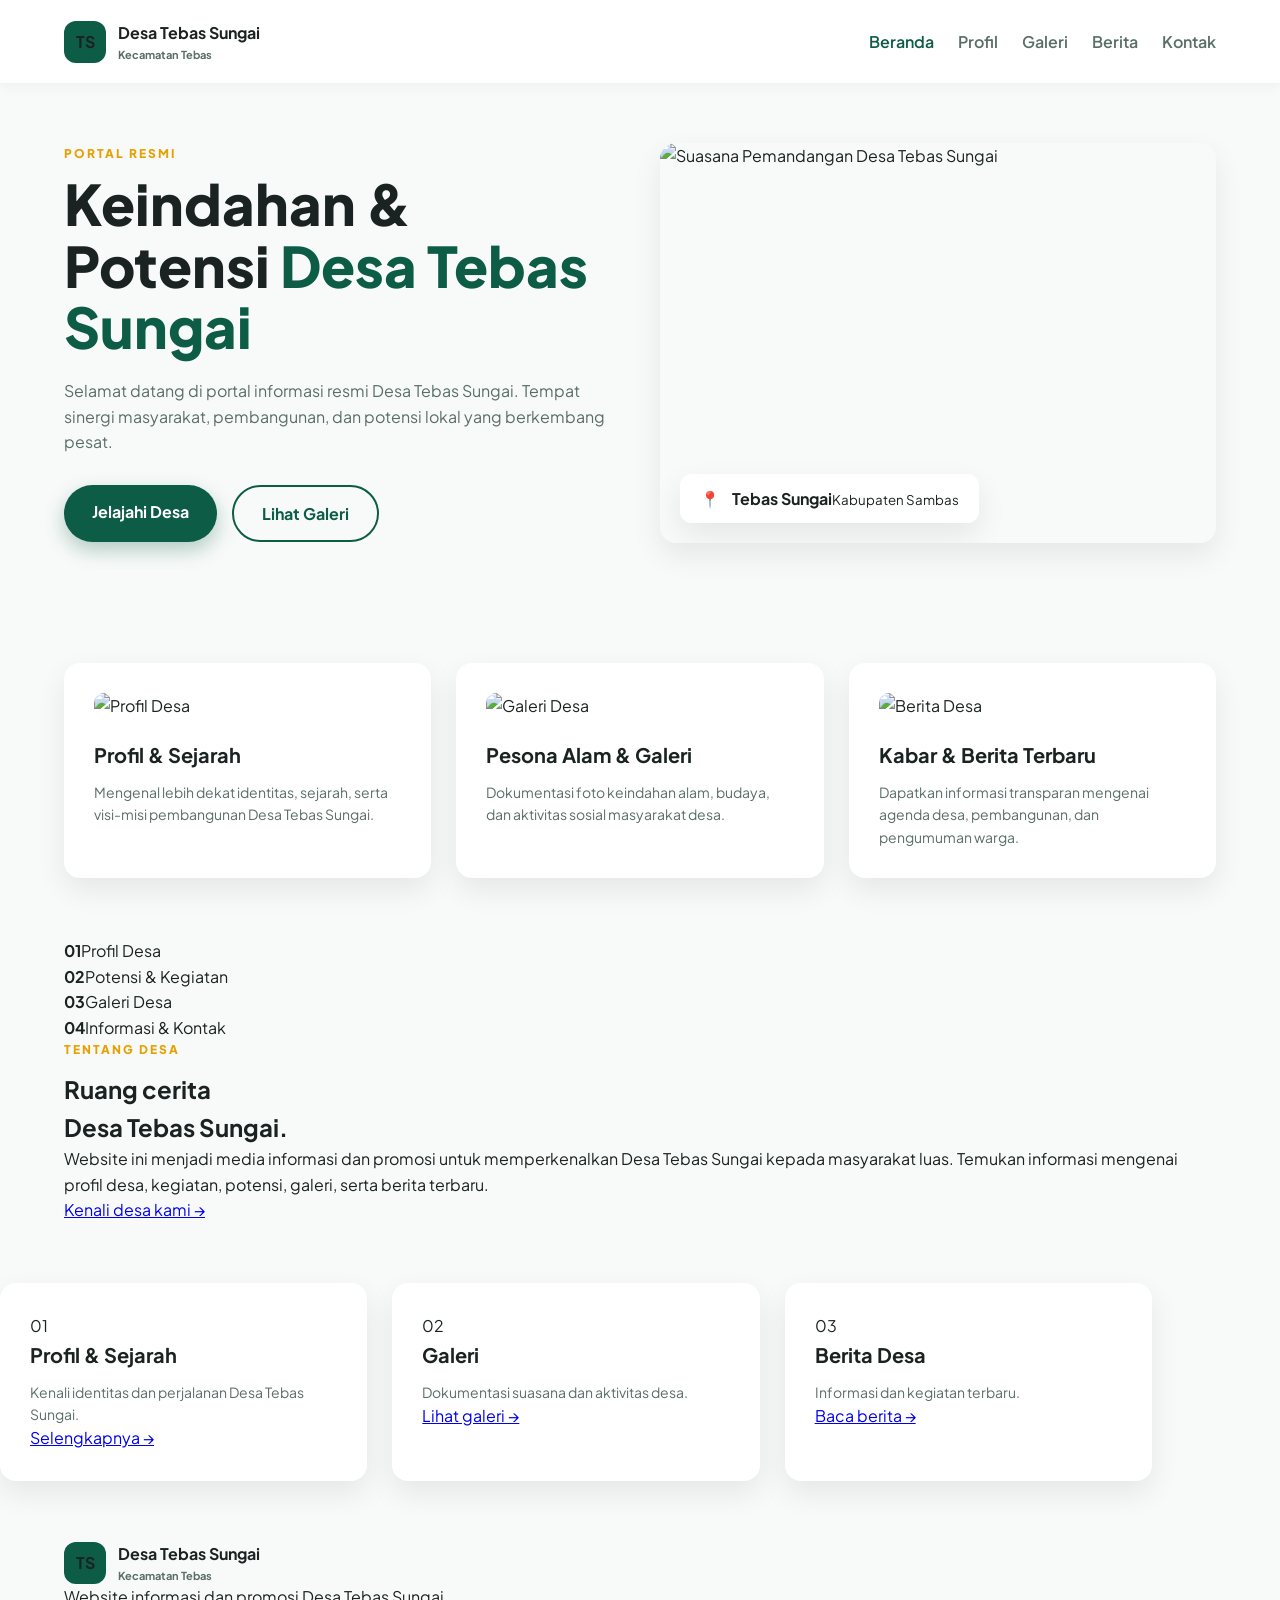
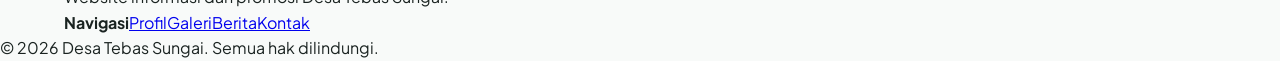
==== commit 5bffeb1f: "Update index.html" ====
--- a/index.html
+++ b/index.html
@@ -3,12 +3,16 @@
 <head>
   <meta charset="UTF-8">
   <meta name="viewport" content="width=device-width, initial-scale=1.0">
-  <title>Desa Tebas Sungai | Beranda</title>
+  <title>Desa Tebas Sungai | Resmi</title>
   <link rel="stylesheet" href="style.css">
 </head>
 <body>
+
 <header class="navbar">
-  <a class="brand" href="index.html"><span class="brand-mark">TS</span><span>Desa Tebas Sungai<small>Kecamatan Tebas</small></span></a>
+  <a class="brand" href="index.html">
+    <span class="brand-mark">TS</span>
+    <span>Desa Tebas Sungai<small>Kecamatan Tebas</small></span>
+  </a>
   <button class="menu-toggle" aria-label="Buka menu">☰</button>
   <nav>
     <a class="active" href="index.html">Beranda</a>
@@ -18,22 +22,49 @@
     <a href="kontak.html">Kontak</a>
   </nav>
 </header>
-<main>
-<section class="hero">
-  <div class="hero-content">
-    <p class="eyebrow">SELAMAT DATANG DI</p>
-    <h1>Desa Tebas<br><em>Sungai</em></h1>
-    <p class="lead">Mengenal desa, potensi, kegiatan, dan cerita masyarakat Tebas Sungai dalam satu halaman.</p>
-    <div class="hero-actions">
-      <a class="btn primary" href="profil.html">Jelajahi Desa <span>→</span></a>
-      <a class="btn ghost" href="galeri.html">Lihat Galeri</a>
+
+<main class="wrap">
+  <section class="hero">
+    <div class="hero-content">
+      <p class="eyebrow">PORTAL RESMI</p>
+      <h1>Keindahan & Potensi <em>Desa Tebas Sungai</em></h1>
+      <p class="lead">Selamat datang di portal informasi resmi Desa Tebas Sungai. Tempat sinergi masyarakat, pembangunan, dan potensi lokal yang berkembang pesat.</p>
+      <div class="hero-actions">
+        <a class="btn primary" href="profil.html">Jelajahi Desa</a>
+        <a class="btn ghost" href="galeri.html">Lihat Galeri</a>
+      </div>
     </div>
-  </div>
-  <div class="hero-card">
-    <div class="hero-image-placeholder">FOTO<br>DESA</div>
-    <div class="floating-info"><span>📍</span><div><b>Tebas Sungai</b><small>Kecamatan Tebas</small></div></div>
-  </div>
-</section>
+    <div class="hero-card">
+      <img src="https://images.unsplash.com/photo-1500382017468-9049fed747ef?auto=format&fit=crop&w=800&q=80" alt="Suasana Pemandangan Desa Tebas Sungai">
+      <div class="floating-info">
+        <span>📍</span>
+        <div><b>Tebas Sungai</b><small>Kabupaten Sambas</small></div>
+      </div>
+    </div>
+  </section>
+
+  <section class="feature">
+    <article class="feature-card">
+      <img src="https://images.unsplash.com/photo-1542601906990-b4d3fb778b09?auto=format&fit=crop&w=500&q=80" alt="Profil Desa">
+      <h3>Profil & Sejarah</h3>
+      <p>Mengenal lebih dekat identitas, sejarah, serta visi-misi pembangunan Desa Tebas Sungai.</p>
+    </article>
+    <article class="feature-card">
+      <img src="https://images.unsplash.com/photo-1464822759023-fed622ff2c3b?auto=format&fit=crop&w=500&q=80" alt="Galeri Desa">
+      <h3>Pesona Alam & Galeri</h3>
+      <p>Dokumentasi foto keindahan alam, budaya, dan aktivitas sosial masyarakat desa.</p>
+    </article>
+    <article class="feature-card">
+      <img src="https://images.unsplash.com/photo-1504384308090-c894fdcc538d?auto=format&fit=crop&w=500&q=80" alt="Berita Desa">
+      <h3>Kabar & Berita Terbaru</h3>
+      <p>Dapatkan informasi transparan mengenai agenda desa, pembangunan, dan pengumuman warga.</p>
+    </article>
+  </section>
+</main>
+
+<script src="script.js"></script>
+</body>
+</html>
 <section class="stats wrap">
   <div><strong>01</strong><span>Profil Desa</span></div>
   <div><strong>02</strong><span>Potensi & Kegiatan</span></div>
--- a/style.css
+++ b/style.css
@@ -0,0 +1,262 @@
+@import url('https://fonts.googleapis.com/css2?family=Plus+Jakarta+Sans:wght@300;400;600;700;800&display=swap');
+
+:root {
+  --primary: #0d5c46;
+  --primary-hover: #083e2f;
+  --accent: #e6a100;
+  --bg-light: #f8faf9;
+  --text-dark: #1a2321;
+  --text-muted: #5a6e67;
+  --white: #ffffff;
+  --shadow: 0 12px 30px rgba(0,0,0,0.08);
+  --radius: 16px;
+}
+
+* {
+  box-sizing: border-box;
+  margin: 0;
+  padding: 0;
+}
+
+body {
+  font-family: 'Plus Jakarta Sans', sans-serif;
+  background-color: var(--bg-light);
+  color: var(--text-dark);
+  line-height: 1.6;
+  overflow-x: hidden;
+}
+
+.wrap {
+  width: 90%;
+  max-width: 1200px;
+  margin: 0 auto;
+}
+
+/* NAVBAR */
+.navbar {
+  display: flex;
+  justify-content: space-between;
+  align-items: center;
+  padding: 20px 5%;
+  background: rgba(255, 255, 255, 0.9);
+  backdrop-filter: blur(10px);
+  position: sticky;
+  top: 0;
+  z-index: 1000;
+  box-shadow: 0 2px 15px rgba(0,0,0,0.05);
+}
+
+.brand {
+  display: flex;
+  align-items: center;
+  gap: 12px;
+  text-decoration: none;
+}
+
+.brand-mark {
+  width: 42px;
+  height: 42px;
+  background: var(--primary);
+  color: var(--white);
+  border-radius: 12px;
+  display: grid;
+  place-items: center;
+  font-weight: 800;
+}
+
+.brand span {
+  font-weight: 700;
+  color: var(--text-dark);
+}
+
+.brand small {
+  display: block;
+  color: var(--text-muted);
+  font-size: 11px;
+}
+
+nav {
+  display: flex;
+  gap: 24px;
+}
+
+nav a {
+  text-decoration: none;
+  color: var(--text-muted);
+  font-weight: 600;
+  transition: 0.3s;
+}
+
+nav a.active, nav a:hover {
+  color: var(--primary);
+}
+
+.menu-toggle {
+  display: none;
+  background: none;
+  border: none;
+  font-size: 24px;
+  cursor: pointer;
+}
+
+/* HERO SECTION */
+.hero {
+  display: grid;
+  grid-template-columns: 1fr 1fr;
+  align-items: center;
+  gap: 40px;
+  padding: 60px 0;
+}
+
+.eyebrow {
+  color: var(--accent);
+  font-weight: 800;
+  letter-spacing: 2px;
+  font-size: 12px;
+  margin-bottom: 10px;
+}
+
+.hero h1 {
+  font-size: clamp(36px, 5vw, 56px);
+  line-height: 1.1;
+  font-weight: 800;
+  margin-bottom: 20px;
+}
+
+.hero h1 em {
+  color: var(--primary);
+  font-style: normal;
+}
+
+.lead {
+  font-size: 16px;
+  color: var(--text-muted);
+  margin-bottom: 30px;
+}
+
+.hero-actions {
+  display: flex;
+  gap: 15px;
+}
+
+.btn {
+  padding: 14px 28px;
+  border-radius: 30px;
+  text-decoration: none;
+  font-weight: 700;
+  transition: 0.3s;
+}
+
+.btn.primary {
+  background: var(--primary);
+  color: var(--white);
+  box-shadow: 0 8px 20px rgba(13, 92, 70, 0.3);
+}
+
+.btn.primary:hover {
+  background: var(--primary-hover);
+}
+
+.btn.ghost {
+  border: 2px solid var(--primary);
+  color: var(--primary);
+}
+
+.hero-card {
+  position: relative;
+  border-radius: var(--radius);
+  overflow: hidden;
+  box-shadow: var(--shadow);
+}
+
+.hero-card img {
+  width: 100%;
+  height: 400px;
+  object-fit: cover;
+  display: block;
+}
+
+.floating-info {
+  position: absolute;
+  bottom: 20px;
+  left: 20px;
+  background: rgba(255, 255, 255, 0.95);
+  padding: 12px 20px;
+  border-radius: 12px;
+  display: flex;
+  align-items: center;
+  gap: 12px;
+  box-shadow: var(--shadow);
+}
+
+/* FEATURES / CARDS */
+.feature {
+  display: grid;
+  grid-template-columns: repeat(auto-fit, minmax(280px, 1fr));
+  gap: 25px;
+  margin: 60px 0;
+}
+
+.feature-card {
+  background: var(--white);
+  padding: 30px;
+  border-radius: var(--radius);
+  box-shadow: var(--shadow);
+  transition: transform 0.3s;
+}
+
+.feature-card:hover {
+  transform: translateY(-5px);
+}
+
+.feature-card img {
+  width: 100%;
+  height: 180px;
+  object-fit: cover;
+  border-radius: 10px;
+  margin-bottom: 20px;
+}
+
+.feature-card h3 {
+  font-size: 20px;
+  margin-bottom: 10px;
+}
+
+.feature-card p {
+  color: var(--text-muted);
+  font-size: 14px;
+}
+
+/* RESPONSIVE DESIGN (LAYAR HP & TABLET) */
+@media (max-width: 900px) {
+  .hero {
+    grid-template-columns: 1fr;
+    text-align: center;
+  }
+  
+  .hero-actions {
+    justify-content: center;
+  }
+}
+
+@media (max-width: 768px) {
+  .menu-toggle {
+    display: block;
+  }
+  
+  nav {
+    display: none;
+    position: absolute;
+    top: 100%;
+    left: 0;
+    width: 100%;
+    background: var(--white);
+    flex-direction: column;
+    padding: 20px;
+    box-shadow: var(--shadow);
+  }
+  
+  nav.open {
+    display: flex;
+  }
+}
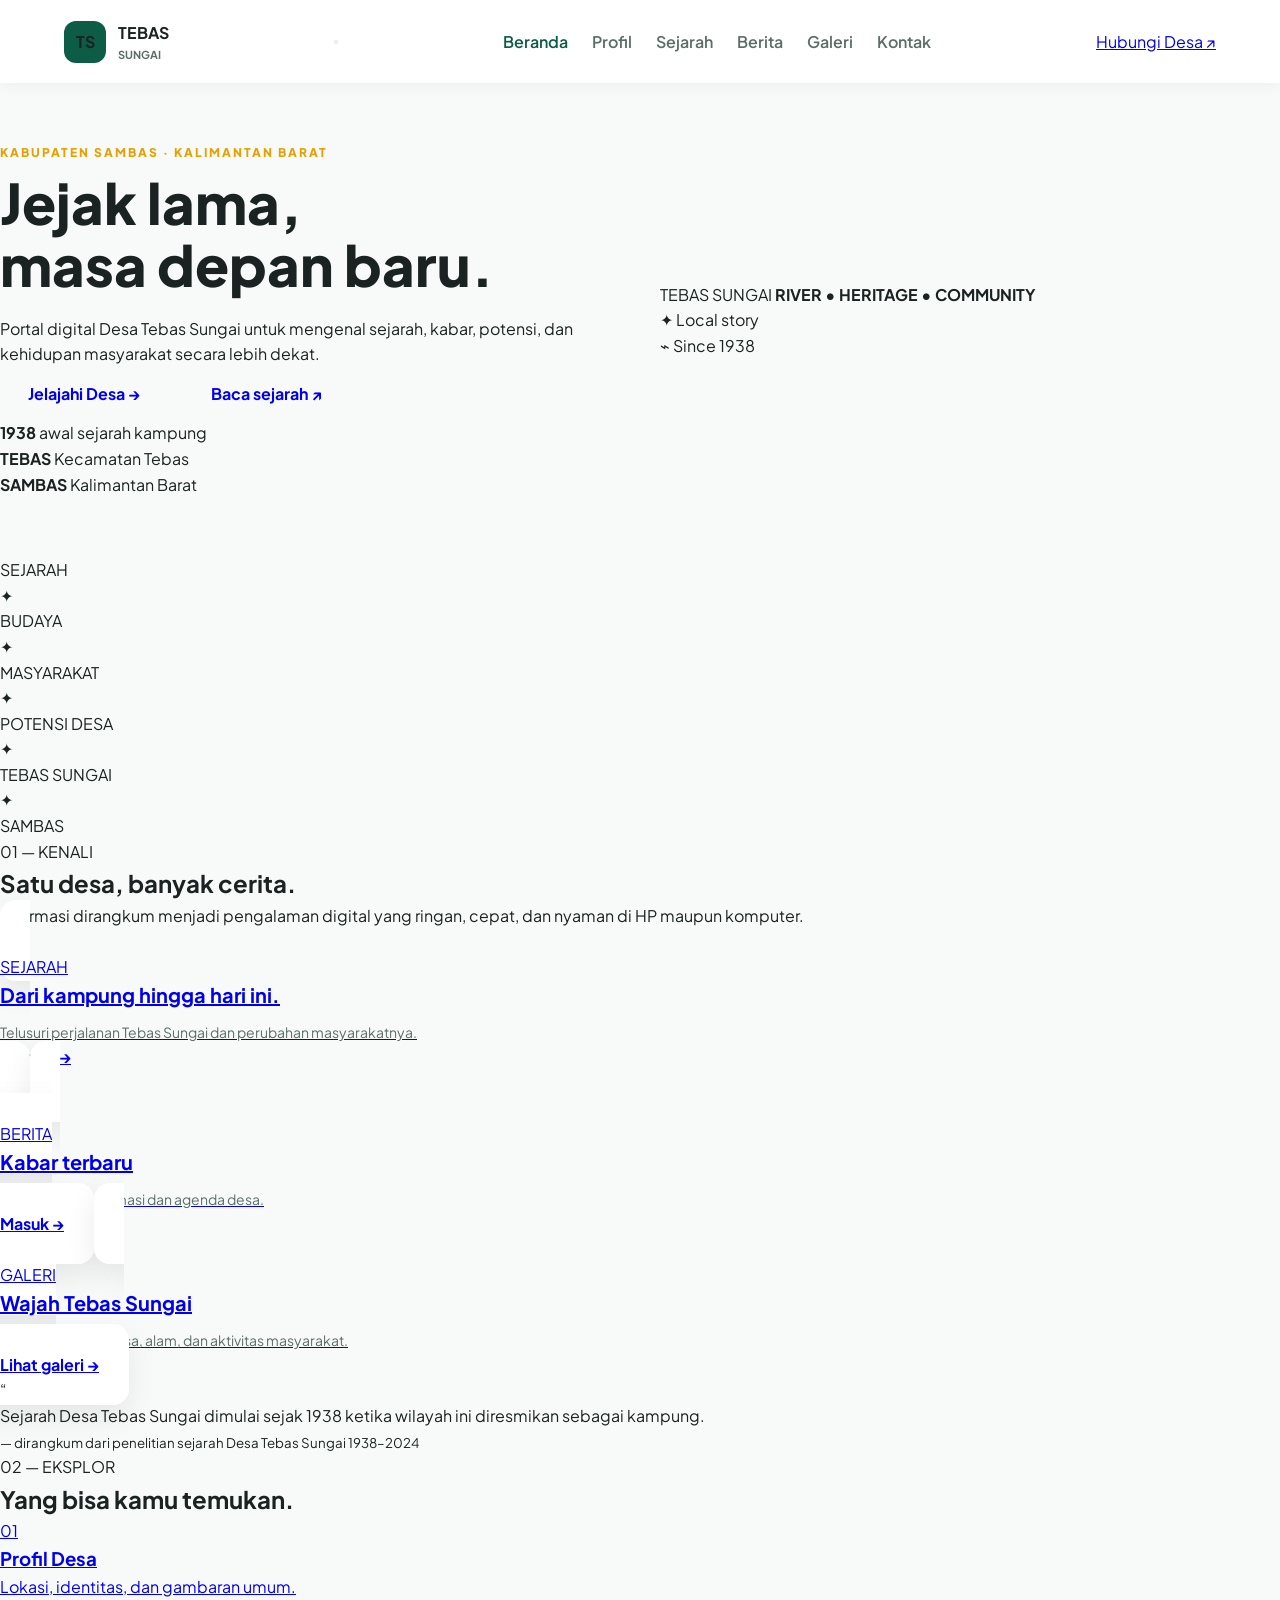
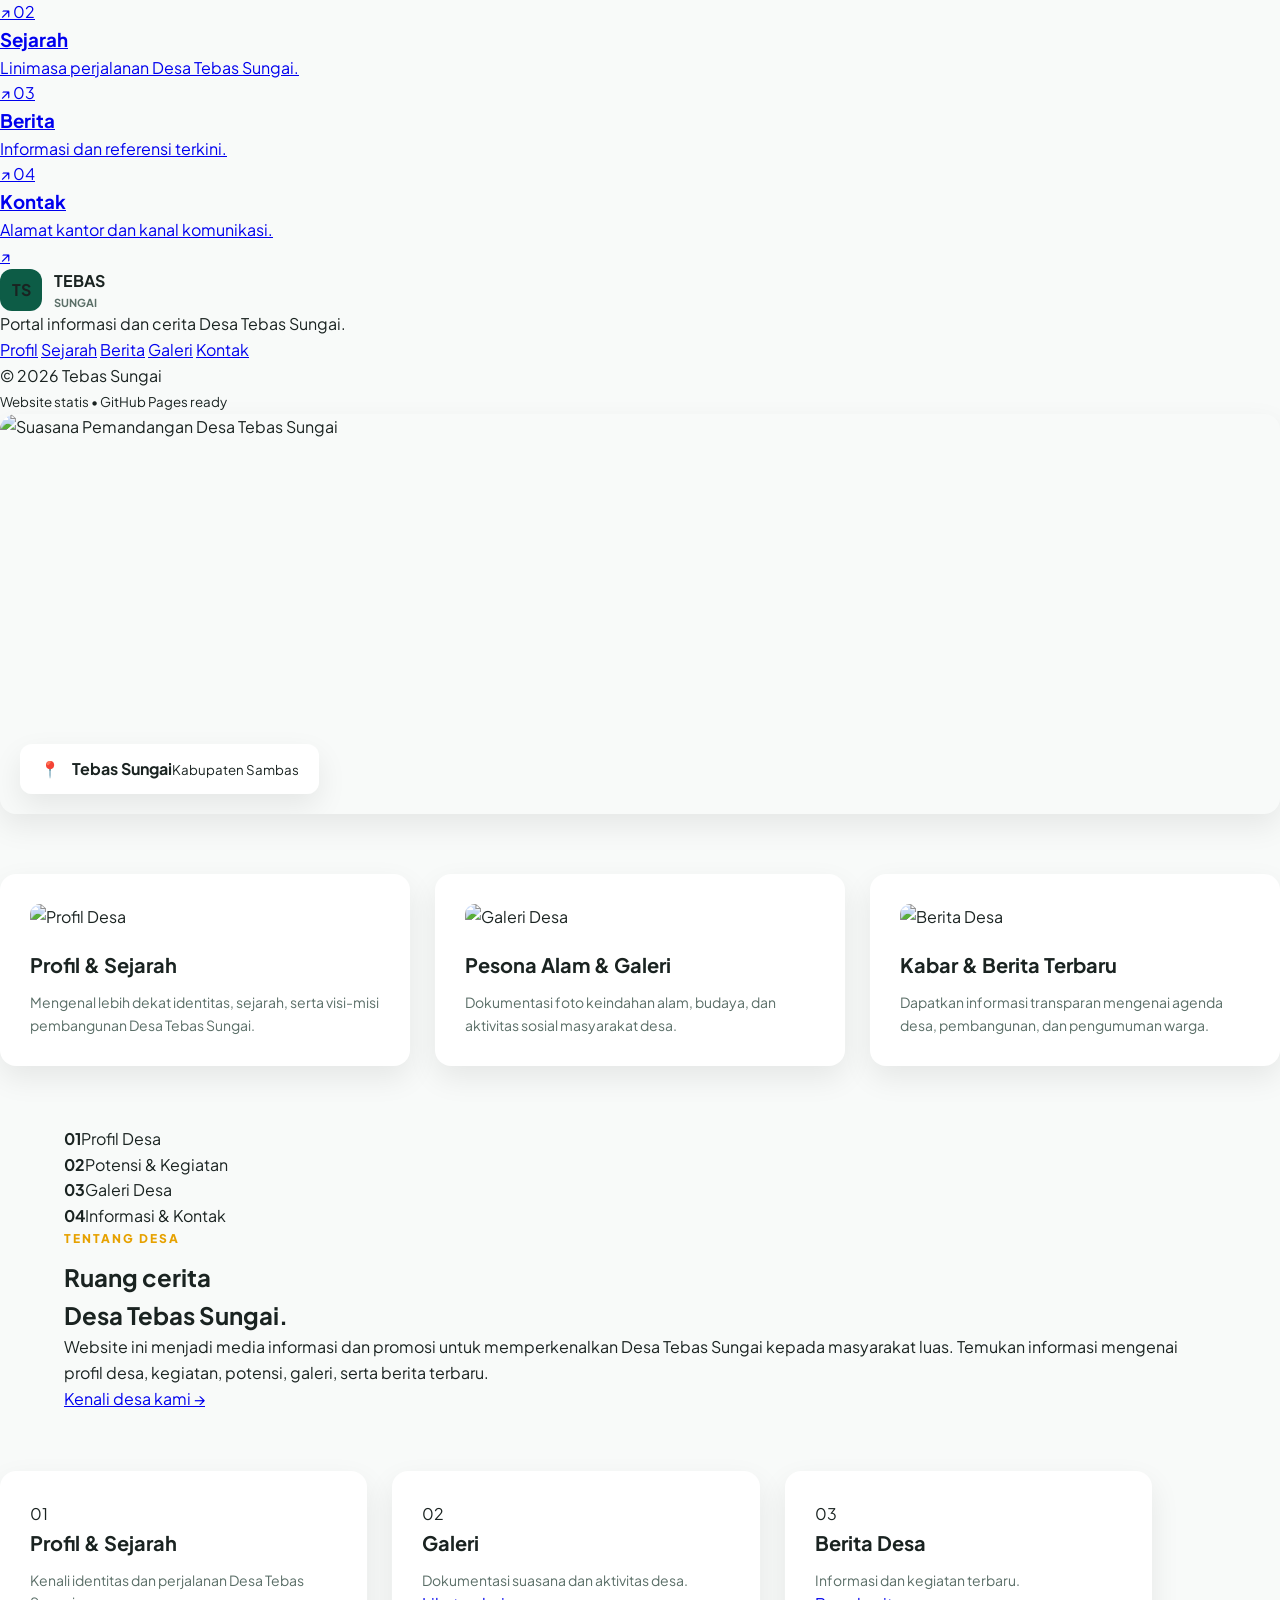
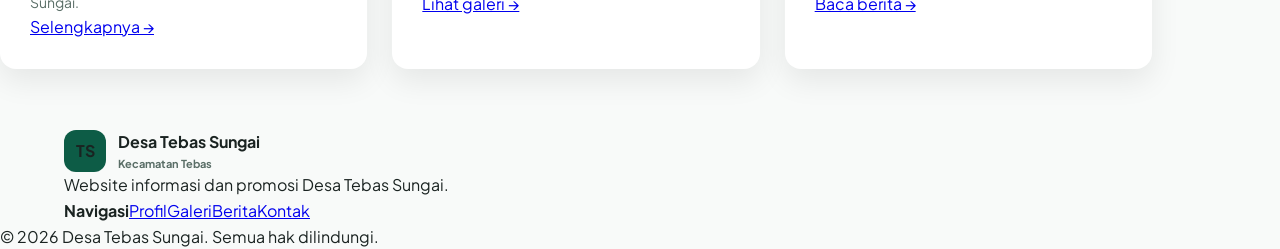
==== commit ca6f3e75: "Update index.html" ====
--- a/index.html
+++ b/index.html
@@ -3,38 +3,363 @@
 <head>
   <meta charset="UTF-8">
   <meta name="viewport" content="width=device-width, initial-scale=1.0">
-  <title>Desa Tebas Sungai | Resmi</title>
+  <meta name="theme-color" content="#080b18">
+  <meta name="description" content="Portal informasi modern Desa Tebas Sungai, Kecamatan Tebas, Kabupaten Sambas.">
+  <title>Tebas Sungai — Portal Desa</title>
+
+  <link rel="preconnect" href="https://fonts.googleapis.com">
+  <link rel="preconnect" href="https://fonts.gstatic.com" crossorigin>
+  <link href="https://fonts.googleapis.com/css2?family=Inter:wght@400;500;600;700;800&family=Space+Grotesk:wght@500;600;700&display=swap" rel="stylesheet">
+
   <link rel="stylesheet" href="style.css">
 </head>
+
 <body>
 
+<div class="progress"></div>
+
+<div class="ambient ambient-a"></div>
+<div class="ambient ambient-b"></div>
+<div class="ambient ambient-c"></div>
+
 <header class="navbar">
+
   <a class="brand" href="index.html">
     <span class="brand-mark">TS</span>
-    <span>Desa Tebas Sungai<small>Kecamatan Tebas</small></span>
+    <span>
+      <b>TEBAS</b>
+      <small>SUNGAI</small>
+    </span>
   </a>
-  <button class="menu-toggle" aria-label="Buka menu">☰</button>
-  <nav>
+
+  <button class="menu-btn" aria-label="Buka menu">
+    <span></span>
+    <span></span>
+    <span></span>
+  </button>
+
+  <nav class="nav-links">
     <a class="active" href="index.html">Beranda</a>
     <a href="profil.html">Profil</a>
+    <a href="sejarah.html">Sejarah</a>
+    <a href="berita.html">Berita</a>
     <a href="galeri.html">Galeri</a>
-    <a href="berita.html">Berita</a>
     <a href="kontak.html">Kontak</a>
   </nav>
+
+  <a class="nav-cta" href="kontak.html">
+    Hubungi Desa <span>↗</span>
+  </a>
+
 </header>
 
-<main class="wrap">
-  <section class="hero">
-    <div class="hero-content">
-      <p class="eyebrow">PORTAL RESMI</p>
-      <h1>Keindahan & Potensi <em>Desa Tebas Sungai</em></h1>
-      <p class="lead">Selamat datang di portal informasi resmi Desa Tebas Sungai. Tempat sinergi masyarakat, pembangunan, dan potensi lokal yang berkembang pesat.</p>
-      <div class="hero-actions">
-        <a class="btn primary" href="profil.html">Jelajahi Desa</a>
-        <a class="btn ghost" href="galeri.html">Lihat Galeri</a>
-      </div>
-    </div>
-    <div class="hero-card">
+
+<main>
+
+<section class="hero reveal">
+
+  <div class="hero-copy">
+
+    <div class="eyebrow">
+      <span class="dot"></span>
+      KABUPATEN SAMBAS · KALIMANTAN BARAT
+    </div>
+
+    <h1>
+      Jejak lama,<br>
+      <span>masa depan</span> baru.
+    </h1>
+
+    <p>
+      Portal digital Desa Tebas Sungai untuk mengenal sejarah,
+      kabar, potensi, dan kehidupan masyarakat secara lebih dekat.
+    </p>
+
+    <div class="hero-actions">
+
+      <a class="btn btn-primary" href="profil.html">
+        Jelajahi Desa <span>→</span>
+      </a>
+
+      <a class="btn btn-ghost" href="sejarah.html">
+        Baca sejarah <span>↗</span>
+      </a>
+
+    </div>
+
+    <div class="hero-meta">
+
+      <div>
+        <strong>1938</strong>
+        <span>awal sejarah kampung</span>
+      </div>
+
+      <div>
+        <strong>TEBAS</strong>
+        <span>Kecamatan Tebas</span>
+      </div>
+
+      <div>
+        <strong>SAMBAS</strong>
+        <span>Kalimantan Barat</span>
+      </div>
+
+    </div>
+
+  </div>
+
+
+  <div class="hero-visual">
+
+    <div class="orb orb-1"></div>
+    <div class="orb orb-2"></div>
+
+    <div class="scene-card tilt">
+
+      <div
+        class="scene-image"
+        style="background-image:url('https://images.unsplash.com/photo-1500534623283-312aade485b7?auto=format&fit=crop&w=1400&q=85')">
+      </div>
+
+      <div class="scene-overlay"></div>
+      <div class="scene-grid"></div>
+
+      <div class="scene-label">
+        <span>TEBAS SUNGAI</span>
+        <b>RIVER • HERITAGE • COMMUNITY</b>
+      </div>
+
+      <div class="floating-chip chip-one">
+        ✦ <span>Local story</span>
+      </div>
+
+      <div class="floating-chip chip-two">
+        ⌁ <span>Since 1938</span>
+      </div>
+
+    </div>
+
+  </div>
+
+</section>
+
+
+<section class="ticker">
+
+  <div>SEJARAH</div>
+  <span>✦</span>
+
+  <div>BUDAYA</div>
+  <span>✦</span>
+
+  <div>MASYARAKAT</div>
+  <span>✦</span>
+
+  <div>POTENSI DESA</div>
+  <span>✦</span>
+
+  <div>TEBAS SUNGAI</div>
+  <span>✦</span>
+
+  <div>SAMBAS</div>
+
+</section>
+
+
+<section class="section reveal">
+
+  <div class="section-head">
+
+    <div>
+      <span class="kicker">01 — KENALI</span>
+      <h2>Satu desa, banyak cerita.</h2>
+    </div>
+
+    <p>
+      Informasi dirangkum menjadi pengalaman digital yang ringan,
+      cepat, dan nyaman di HP maupun komputer.
+    </p>
+
+  </div>
+
+
+  <div class="feature-grid">
+
+    <a class="feature-card large" href="sejarah.html">
+
+      <div
+        class="feature-bg"
+        style="background-image:url('https://images.unsplash.com/photo-1513836279014-a89f7a76ae86?auto=format&fit=crop&w=1200&q=85')">
+      </div>
+
+      <div class="feature-content">
+
+        <span>SEJARAH</span>
+
+        <h3>Dari kampung hingga hari ini.</h3>
+
+        <p>
+          Telusuri perjalanan Tebas Sungai
+          dan perubahan masyarakatnya.
+        </p>
+
+        <b>Pelajari →</b>
+
+      </div>
+
+    </a>
+
+
+    <a class="feature-card" href="berita.html">
+
+      <div class="icon-box">⌁</div>
+
+      <span>BERITA</span>
+
+      <h3>Kabar terbaru</h3>
+
+      <p>
+        Ruang untuk informasi dan agenda desa.
+      </p>
+
+      <b>Masuk →</b>
+
+    </a>
+
+
+    <a class="feature-card" href="galeri.html">
+
+      <div class="icon-box">◈</div>
+
+      <span>GALERI</span>
+
+      <h3>Wajah Tebas Sungai</h3>
+
+      <p>
+        Kumpulan visual desa, alam,
+        dan aktivitas masyarakat.
+      </p>
+
+      <b>Lihat galeri →</b>
+
+    </a>
+
+  </div>
+
+</section>
+
+
+<section class="quote reveal">
+
+  <div class="quote-mark">“</div>
+
+  <div>
+
+    <p>
+      Sejarah Desa Tebas Sungai dimulai sejak 1938
+      ketika wilayah ini diresmikan sebagai kampung.
+    </p>
+
+    <small>
+      — dirangkum dari penelitian sejarah Desa Tebas Sungai 1938–2024
+    </small>
+
+  </div>
+
+</section>
+
+
+<section class="section reveal">
+
+  <div class="section-head">
+
+    <div>
+      <span class="kicker">02 — EKSPLOR</span>
+      <h2>Yang bisa kamu temukan.</h2>
+    </div>
+
+  </div>
+
+
+  <div class="mini-grid">
+
+    <a href="profil.html" class="mini-card">
+      <span>01</span>
+      <h3>Profil Desa</h3>
+      <p>Lokasi, identitas, dan gambaran umum.</p>
+      <i>↗</i>
+    </a>
+
+    <a href="sejarah.html" class="mini-card">
+      <span>02</span>
+      <h3>Sejarah</h3>
+      <p>Linimasa perjalanan Desa Tebas Sungai.</p>
+      <i>↗</i>
+    </a>
+
+    <a href="berita.html" class="mini-card">
+      <span>03</span>
+      <h3>Berita</h3>
+      <p>Informasi dan referensi terkini.</p>
+      <i>↗</i>
+    </a>
+
+    <a href="kontak.html" class="mini-card">
+      <span>04</span>
+      <h3>Kontak</h3>
+      <p>Alamat kantor dan kanal komunikasi.</p>
+      <i>↗</i>
+    </a>
+
+  </div>
+
+</section>
+
+</main>
+
+
+<footer class="footer">
+
+  <div>
+
+    <div class="brand">
+      <span class="brand-mark">TS</span>
+
+      <span>
+        <b>TEBAS</b>
+        <small>SUNGAI</small>
+      </span>
+    </div>
+
+    <p>
+      Portal informasi dan cerita Desa Tebas Sungai.
+    </p>
+
+  </div>
+
+
+  <div class="footer-links">
+    <a href="profil.html">Profil</a>
+    <a href="sejarah.html">Sejarah</a>
+    <a href="berita.html">Berita</a>
+    <a href="galeri.html">Galeri</a>
+    <a href="kontak.html">Kontak</a>
+  </div>
+
+
+  <div class="copyright">
+    © 2026 Tebas Sungai
+    <br>
+    <small>Website statis • GitHub Pages ready</small>
+  </div>
+
+</footer>
+
+
+<script src="script.js"></script>
+
+</body>
+</html>    <div class="hero-card">
       <img src="https://images.unsplash.com/photo-1500382017468-9049fed747ef?auto=format&fit=crop&w=800&q=80" alt="Suasana Pemandangan Desa Tebas Sungai">
       <div class="floating-info">
         <span>📍</span>
